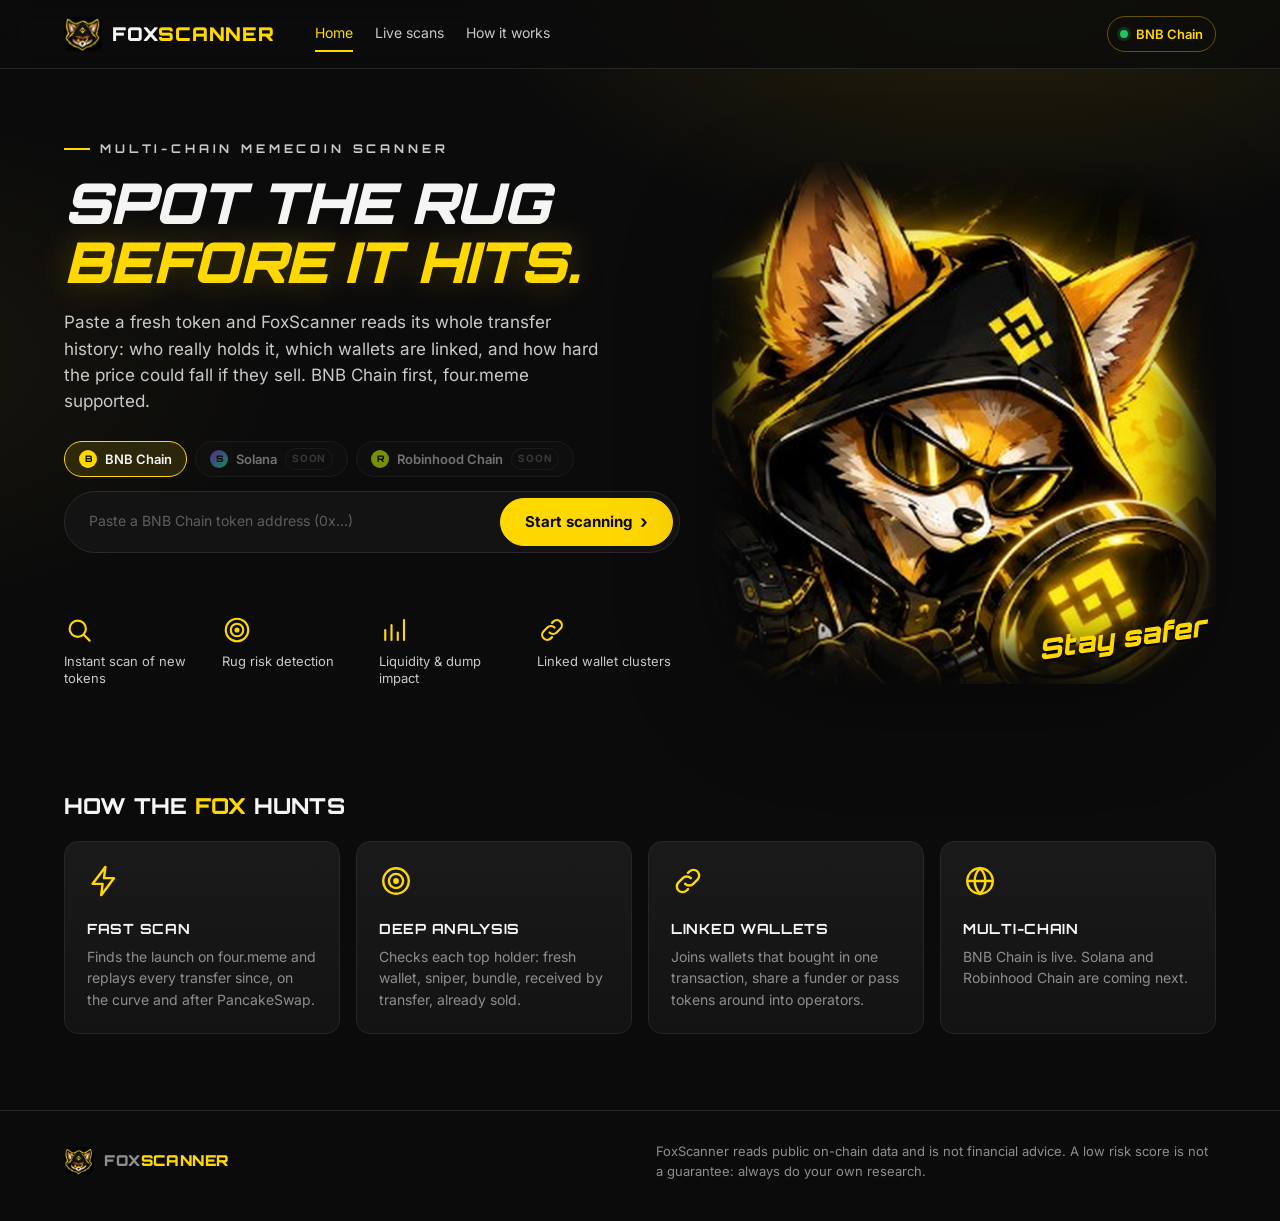
==== frontend/index.html @ 0d94fe44 "feat: add more launchpad for bnb chain" ====
<!doctype html>
<html lang="en">
<head>
<meta charset="utf-8">
<meta name="viewport" content="width=device-width,initial-scale=1,viewport-fit=cover">
<title>FoxScanner · Spot the rug before it hits</title>
<meta name="description" content="FoxScanner reads every transfer of a fresh memecoin and tells you who really holds it: linked wallets, snipers, fresh wallets and how hard the price could fall. BNB Chain first, four.meme supported.">
<meta name="theme-color" content="#0B0B0B">
<meta property="og:title" content="FoxScanner · Spot the rug before it hits">
<meta property="og:description" content="Multi-chain memecoin scanner. Paste a token address, get a rug risk verdict in seconds.">
<meta property="og:image" content="/static/img/mascot-banner.png">
<link rel="icon" href="/favicon.svg" type="image/svg+xml">
<link rel="icon" href="/favicon.png" type="image/png">
<link rel="apple-touch-icon" href="/apple-touch-icon.png">
<link rel="preload" href="/static/fonts/orbitron-latin.woff2" as="font" type="font/woff2" crossorigin>
<link rel="preload" href="/static/fonts/inter-latin.woff2" as="font" type="font/woff2" crossorigin>
<link rel="stylesheet" href="/static/css/app.css?v=">
</head>
<body>
<svg width="0" height="0" style="position:absolute" aria-hidden="true">
  <symbol id="i-bolt" viewBox="0 0 24 24"><path fill="none" stroke="currentColor" stroke-width="1.7" stroke-linejoin="round" d="M13 2 4 14h7l-1 8 9-12h-7z"/></symbol>
  <symbol id="i-target" viewBox="0 0 24 24"><g fill="none" stroke="currentColor" stroke-width="1.7"><circle cx="12" cy="12" r="9"/><circle cx="12" cy="12" r="5"/><circle cx="12" cy="12" r="1.2" fill="currentColor"/></g></symbol>
  <symbol id="i-drop" viewBox="0 0 24 24"><path fill="none" stroke="currentColor" stroke-width="1.7" stroke-linecap="round" d="M5 20V12M10 20V8M15 20v-6M20 20V4"/></symbol>
  <symbol id="i-shield" viewBox="0 0 24 24"><path fill="none" stroke="currentColor" stroke-width="1.7" stroke-linejoin="round" d="M12 3 4 6v6c0 4.5 3.3 8 8 9 4.7-1 8-4.5 8-9V6z"/><path fill="none" stroke="currentColor" stroke-width="1.7" stroke-linecap="round" stroke-linejoin="round" d="m8.5 12 2.5 2.5 4.5-5"/></symbol>
  <symbol id="i-scan" viewBox="0 0 24 24"><g fill="none" stroke="currentColor" stroke-width="1.7" stroke-linecap="round"><circle cx="11" cy="11" r="6.5"/><path d="m16 16 4.5 4.5"/></g></symbol>
  <symbol id="i-alert" viewBox="0 0 24 24"><g fill="none" stroke="currentColor" stroke-width="1.7" stroke-linejoin="round"><path d="M12 3 2 20h20z"/><path stroke-linecap="round" d="M12 10v4.5M12 17.2v.1"/></g></symbol>
  <symbol id="i-link" viewBox="0 0 24 24"><g fill="none" stroke="currentColor" stroke-width="1.7" stroke-linecap="round"><path d="M10 14a4 4 0 0 0 5.7 0l3-3a4 4 0 0 0-5.7-5.7l-1 1"/><path d="M14 10a4 4 0 0 0-5.7 0l-3 3a4 4 0 0 0 5.7 5.7l1-1"/></g></symbol>
  <symbol id="i-globe" viewBox="0 0 24 24"><g fill="none" stroke="currentColor" stroke-width="1.7"><circle cx="12" cy="12" r="9"/><path d="M3 12h18M12 3c2.5 2.6 3.8 5.6 3.8 9s-1.3 6.4-3.8 9c-2.5-2.6-3.8-5.6-3.8-9S9.5 5.6 12 3z"/></g></symbol>
</svg>

<header class="top">
  <div class="wrap">
    <a class="brand" href="/" aria-label="FoxScanner home"><img src="/static/img/logo.png?v=" alt="" width="38" height="38"><b>FOX<span>SCANNER</span></b></a>
    <nav class="nav" aria-label="Main">
      <a href="/" class="on">Home</a>
      <a href="#recent">Live scans</a>
      <a href="#how">How it works</a>
    </nav>
    <div class="grow"></div>
    <span class="chip-net"><span class="dot"></span><span data-net>BNB Chain</span></span>
  </div>
</header>

<main>
  <section class="hero">
    <div class="wrap">
      <div>
        <span class="eyebrow">Multi-chain memecoin scanner</span>
        <h1>Spot the rug <em>before it hits.</em></h1>
        <p class="lead">Paste a fresh token and FoxScanner reads its whole transfer history: who really holds it, which wallets are linked, and how hard the price could fall if they sell. BNB Chain first, four.meme supported.</p>

        <div class="chains" data-chains role="group" aria-label="Chain"></div>
        <form class="search" data-scan-form autocomplete="off">
          <label class="sr" for="ca">Token address</label>
          <input id="ca" name="ca" spellcheck="false" inputmode="text" placeholder="Paste a BNB Chain token address (0x…)">
          <button class="btn" type="submit" data-go><span>Start scanning</span><span class="arr">›</span></button>
        </form>
        <p class="form-msg" data-form-msg role="status"></p>

        <div class="feats">
          <div class="feat"><svg><use href="#i-scan"/></svg>Instant scan of new tokens</div>
          <div class="feat"><svg><use href="#i-target"/></svg>Rug risk detection</div>
          <div class="feat"><svg><use href="#i-drop"/></svg>Liquidity &amp; dump impact</div>
          <div class="feat"><svg><use href="#i-link"/></svg>Linked wallet clusters</div>
        </div>

        <div class="counters hidden" data-counters>
          <div class="counter"><svg><use href="#i-target"/></svg><div><b data-stat-scanned>0</b><span>Tokens scanned</span></div></div>
          <div class="counter"><svg><use href="#i-alert"/></svg><div><b data-stat-danger>0</b><span>High risk found</span></div></div>
          <div class="counter"><svg><use href="#i-shield"/></svg><div><b data-stat-rate>0%</b><span>Flagged high risk</span></div></div>
        </div>
      </div>
      <div class="hero-art" aria-hidden="true">
        <img src="/static/img/mascot-hero.png?v=" alt="" width="560" height="580" fetchpriority="high">
        <span class="tag">Stay safer</span>
      </div>
    </div>
  </section>

  <section id="scanner" class="sec hidden" aria-live="polite">
    <div class="wrap scan-grid">
      <aside class="card console" data-console>
        <div class="card-h"><h3 data-console-title>Scan</h3><span class="live"><span class="dot"></span>live</span></div>
        <ol class="steps" data-steps></ol>
        <div class="bar"><div data-bar></div></div>
        <ul class="log" data-log></ul>
      </aside>
      <div>
        <div class="card error-card" data-result-wait>
          <img src="/static/img/logo.png?v=" alt="">
          <h3>The fox is on it</h3>
          <p>Reading launch, transfers and holder wallets. Most scans take 10–40 seconds.</p>
        </div>
        <div class="result" data-result></div>
      </div>
    </div>
  </section>

  <section id="recent" class="sec hidden">
    <div class="wrap">
      <div class="sec-h"><h2>Live token <span>scanner</span></h2><span class="live"><span class="dot"></span>recent scans</span></div>
      <div class="card table-wrap">
        <table>
          <thead><tr><th>Token</th><th>Chain</th><th class="hide-m">Launchpad</th><th class="num">Score</th><th>Risk</th><th class="num hide-m">Scanned</th><th class="num">Action</th></tr></thead>
          <tbody data-recent-body></tbody>
        </table>
      </div>
    </div>
  </section>

  <section id="how" class="sec">
    <div class="wrap">
      <div class="sec-h"><h2>How the <span>fox</span> hunts</h2></div>
      <div class="how">
        <div class="card"><svg><use href="#i-bolt"/></svg><h3>Fast scan</h3><p>Finds the launch on four.meme and replays every transfer since, on the curve and after PancakeSwap.</p></div>
        <div class="card"><svg><use href="#i-target"/></svg><h3>Deep analysis</h3><p>Checks each top holder: fresh wallet, sniper, bundle, received by transfer, already sold.</p></div>
        <div class="card"><svg><use href="#i-link"/></svg><h3>Linked wallets</h3><p>Joins wallets that bought in one transaction, share a funder or pass tokens around into operators.</p></div>
        <div class="card"><svg><use href="#i-globe"/></svg><h3>Multi-chain</h3><p>BNB Chain is live. Solana and Robinhood Chain are coming next.</p></div>
      </div>
    </div>
  </section>
</main>

<footer>
  <div class="wrap">
    <a class="brand" href="/"><img src="/static/img/logo.png?v=" alt="" width="30" height="30"><b>FOX<span>SCANNER</span></b></a>
    <p>FoxScanner reads public on-chain data and is not financial advice. A low risk score is not a guarantee: always do your own research.</p>
  </div>
</footer>

<script src="/static/js/api.js?v="></script>
<script src="/static/js/chart.js?v="></script>
<script src="/static/js/scan.js?v="></script>
<script src="/static/js/result.js?v="></script>
<script src="/static/js/recent.js?v="></script>
<script src="/static/js/app.js?v="></script>
</body>
</html>
---- static/css/app.css ----
/* FoxScanner — brand: yellow #FFD800 on blacks #0B0B0B / #1A1A1A / #2A2A2A; Orbitron headings, Inter body */
@font-face{font-family:"Inter";font-style:normal;font-weight:100 900;font-display:swap;src:url("/static/fonts/inter-latin.woff2") format("woff2")}
@font-face{font-family:"Orbitron";font-style:normal;font-weight:400 900;font-display:swap;src:url("/static/fonts/orbitron-latin.woff2") format("woff2")}

:root{
  --y:#FFD800;--y2:#FFE84D;--y-dim:rgba(255,216,0,.12);--y-line:rgba(255,216,0,.35);
  --bg:#0B0B0B;--s1:#131313;--s2:#1A1A1A;--s3:#2A2A2A;--line:#262626;
  --text:#F5F5F5;--soft:#C9C9C9;--muted:#8E8E8E;--faint:#5E5E5E;
  --low:#22C55E;--med:#F5A524;--high:#EF4444;--grey:#7A7F87;
  --head:"Orbitron","Inter",system-ui,sans-serif;--body:"Inter",system-ui,-apple-system,"Segoe UI",sans-serif;
  --mono:ui-monospace,"SFMono-Regular","Cascadia Mono",Consolas,monospace;
  --r:14px;--r-s:9px;--wrap:1200px;
}
*{box-sizing:border-box}
html{scroll-behavior:smooth;-webkit-text-size-adjust:100%}
body{margin:0;background:var(--bg);color:var(--text);font:400 15px/1.55 var(--body);min-height:100vh;overflow-x:hidden}
body::before{content:"";position:fixed;inset:0;z-index:-1;pointer-events:none;
  background:radial-gradient(900px 520px at 78% -8%,rgba(255,216,0,.13),transparent 62%),
             radial-gradient(700px 420px at -10% 40%,rgba(255,216,0,.05),transparent 60%),var(--bg)}
a{color:inherit;text-decoration:none}
a:hover{color:var(--y)}
button,input{font:inherit;color:inherit}
img{display:block;max-width:100%}
h1,h2,h3{font-family:var(--head);margin:0;letter-spacing:.01em}
.wrap{max-width:var(--wrap);margin:0 auto;padding:0 24px}
.mono{font-family:var(--mono)}
.muted{color:var(--muted)}
.hidden{display:none!important}
.sr{position:absolute;width:1px;height:1px;overflow:hidden;clip:rect(0 0 0 0);white-space:nowrap}
:focus-visible{outline:2px solid var(--y);outline-offset:2px;border-radius:6px}

/* ---------------------------------------------------------------- header */
.top{position:sticky;top:0;z-index:20;background:rgba(11,11,11,.82);backdrop-filter:blur(12px);border-bottom:1px solid var(--line)}
.top .wrap{display:flex;align-items:center;gap:28px;height:68px}
.brand{display:flex;align-items:center;gap:10px}
.brand img{width:38px;height:38px;border-radius:10px}
.brand b{font:900 19px/1 var(--head);letter-spacing:.04em}
.brand b span{color:var(--y)}
.nav{display:flex;gap:22px;margin-left:12px;font-size:14px;color:var(--soft)}
.nav a{padding:6px 0;border-bottom:2px solid transparent}
.nav a.on{color:var(--y);border-color:var(--y)}
.top .grow{flex:1}
.chip-net{display:flex;align-items:center;gap:8px;padding:7px 12px;border:1px solid var(--y-line);border-radius:999px;font-size:13px;font-weight:600;color:var(--y)}
.dot{width:8px;height:8px;border-radius:50%;background:var(--low);box-shadow:0 0 0 3px rgba(34,197,94,.18)}

/* ---------------------------------------------------------------- buttons */
.btn{display:inline-flex;align-items:center;justify-content:center;gap:8px;height:48px;padding:0 24px;border-radius:999px;border:1px solid var(--y);
  background:var(--y);color:#0B0B0B;font-weight:700;font-size:15px;cursor:pointer;transition:transform .12s,box-shadow .12s,background .12s;white-space:nowrap}
.btn:hover{background:var(--y2);color:#0B0B0B;box-shadow:0 0 0 4px var(--y-dim)}
.btn:active{transform:translateY(1px)}
.btn[disabled]{opacity:.55;cursor:progress}
.btn.ghost{background:transparent;color:var(--text);border-color:var(--s3)}
.btn.ghost:hover{border-color:var(--y);color:var(--y);box-shadow:none}
.btn.sm{height:36px;padding:0 16px;font-size:13px}
.btn .arr{font-size:18px;line-height:1}

/* ---------------------------------------------------------------- hero */
.hero{padding:64px 0 40px}
.hero .wrap{display:grid;grid-template-columns:minmax(0,1.1fr) minmax(0,.9fr);gap:32px;align-items:center}
.eyebrow{display:inline-flex;align-items:center;gap:10px;font:700 12px/1 var(--head);letter-spacing:.32em;color:var(--soft);text-transform:uppercase}
.eyebrow::before{content:"";width:26px;height:2px;background:var(--y)}
.hero h1{margin:18px 0 18px;font-weight:900;font-size:clamp(34px,4.4vw,60px);line-height:1.04;text-transform:uppercase;font-style:italic;letter-spacing:-.01em}
.hero h1 em{display:block;color:var(--y);font-style:italic;white-space:nowrap;text-shadow:0 0 34px rgba(255,216,0,.25)}
.lead{max-width:540px;margin:0 0 26px;font-size:17px;color:var(--soft)}
.chains{display:flex;flex-wrap:wrap;gap:8px;margin-bottom:14px}
.chain{display:inline-flex;align-items:center;gap:8px;height:36px;padding:0 14px;border-radius:999px;border:1px solid var(--s3);background:var(--s1);
  font-size:13px;font-weight:600;color:var(--soft);cursor:pointer}
.chain i{width:18px;height:18px;border-radius:50%;display:grid;place-items:center;font:800 9px/1 var(--head);font-style:normal;color:#0B0B0B;background:var(--y)}
.chain[data-chain=solana] i{background:linear-gradient(135deg,#9945FF,#14F195)}
.chain[data-chain=robinhood] i{background:#CCFF00}
.chain.on{border-color:var(--y);color:var(--text);background:var(--y-dim)}
.chain[disabled]{cursor:not-allowed;opacity:.55}
.chain small{font-size:10px;font-weight:700;letter-spacing:.08em;text-transform:uppercase;color:var(--faint);border:1px solid var(--s3);border-radius:999px;padding:2px 6px}
.search{display:flex;gap:10px;max-width:620px;padding:6px;border-radius:999px;border:1px solid var(--s3);background:var(--s1);transition:border-color .15s,box-shadow .15s}
.search:focus-within{border-color:var(--y);box-shadow:0 0 0 4px var(--y-dim)}
.search input{flex:1;min-width:0;height:48px;padding:0 18px;border:0;background:transparent;outline:none;font-family:var(--mono);font-size:14px}
.search input::placeholder{color:var(--faint);font-family:var(--body)}
.form-msg{min-height:22px;margin:10px 4px 0;font-size:14px;color:var(--high)}
.form-msg.info{color:var(--muted)}
.feats{display:grid;grid-template-columns:repeat(4,minmax(0,1fr));gap:14px;margin:30px 0 26px;max-width:620px}
.feat{display:flex;flex-direction:column;gap:8px;font-size:13px;line-height:1.3;color:var(--soft)}
.feat svg{width:30px;height:30px;color:var(--y)}
.counters{display:flex;flex-wrap:wrap;gap:0;max-width:620px;border:1px solid var(--y-line);border-radius:var(--r);background:rgba(19,19,19,.7)}
.counter{flex:1;min-width:150px;display:flex;align-items:center;gap:12px;padding:16px 20px}
.counter+.counter{border-left:1px solid var(--line)}
.counter svg{width:28px;height:28px;color:var(--y);flex:none}
.counter b{display:block;font:800 22px/1.1 var(--head)}
.counter span{font-size:12px;color:var(--muted)}
.hero-art{position:relative;justify-self:center;width:100%;max-width:520px}
.hero-art::before{content:"";position:absolute;inset:8% 6% 4%;border-radius:50%;background:radial-gradient(circle,rgba(255,216,0,.34),rgba(255,216,0,0) 66%);filter:blur(8px)}
.hero-art img{position:relative;width:100%;height:auto;filter:drop-shadow(0 30px 50px rgba(0,0,0,.6))}
.hero-art .tag{position:absolute;right:2%;bottom:6%;font:900 italic 28px/1 var(--head);color:var(--y);transform:rotate(-8deg);text-shadow:0 2px 0 #000}

/* ---------------------------------------------------------------- sections */
section{scroll-margin-top:80px}
.sec{padding:36px 0}
.sec-h{display:flex;align-items:end;justify-content:space-between;gap:16px;margin-bottom:18px}
.sec-h h2{font-size:22px;font-weight:800;text-transform:uppercase}
.sec-h h2 span{color:var(--y)}
.card{background:linear-gradient(180deg,var(--s2),var(--s1));border:1px solid var(--line);border-radius:var(--r)}
.card-h{display:flex;align-items:center;justify-content:space-between;gap:12px;padding:16px 20px;border-bottom:1px solid var(--line)}
.card-h h3{font-size:14px;font-weight:700;text-transform:uppercase;letter-spacing:.06em}
.card-h h3 .mono{font:600 13px/1 var(--mono);text-transform:none;letter-spacing:0;color:var(--soft)}
.card-b{padding:18px 20px}

/* ---------------------------------------------------------------- scanner */
.scan-grid{display:grid;grid-template-columns:minmax(0,340px) minmax(0,1fr);gap:20px;align-items:start}
.console{position:sticky;top:88px}
.steps{list-style:none;margin:0;padding:6px 0}
.step{display:flex;align-items:center;gap:12px;padding:10px 20px;font-size:14px;color:var(--faint)}
.step i{width:22px;height:22px;flex:none;border-radius:50%;border:2px solid var(--s3);display:grid;place-items:center;font-style:normal;font-size:11px}
.step.on{color:var(--text)}
.step.on i{border-color:var(--y);border-top-color:transparent;animation:spin .8s linear infinite}
.step.ok{color:var(--soft)}
.step.ok i{border-color:var(--y);background:var(--y);color:#0B0B0B}
.step.ok i::after{content:"✓";font-weight:900}
.bar{height:4px;margin:4px 20px 14px;border-radius:2px;background:var(--s3);overflow:hidden}
.bar div{height:100%;width:0;background:linear-gradient(90deg,var(--y),var(--y2));transition:width .4s}
.log{height:230px;overflow:auto;margin:0;padding:12px 20px;border-top:1px solid var(--line);font:12px/1.65 var(--mono);color:var(--muted);list-style:none}
.log li{white-space:nowrap;overflow:hidden;text-overflow:ellipsis}
.log .w{color:var(--soft)}
.log .bad{color:var(--high)}
.log .warn{color:var(--med)}
.log .good{color:var(--low)}
@keyframes spin{to{transform:rotate(360deg)}}

/* result */
.result{display:flex;flex-direction:column;gap:20px}
.token-h{display:flex;flex-wrap:wrap;align-items:center;gap:14px 18px;padding:20px}
.avatar{width:52px;height:52px;border-radius:14px;display:grid;place-items:center;background:var(--y);color:#0B0B0B;font:900 20px/1 var(--head)}
.token-name{min-width:0;flex:1}
.token-name h2{font-size:22px;font-weight:800;overflow:hidden;text-overflow:ellipsis;white-space:nowrap}
.token-name h2 small{font:600 14px/1 var(--body);color:var(--muted);margin-left:6px}
.addr{display:flex;flex-wrap:wrap;align-items:center;gap:8px;margin-top:6px;font-size:13px;color:var(--muted)}
.addr button{border:0;background:none;padding:0;cursor:pointer;font-family:var(--mono);color:var(--soft)}
.addr button:hover{color:var(--y)}
.pill{display:inline-flex;align-items:center;gap:6px;height:24px;padding:0 10px;border-radius:999px;font-size:12px;font-weight:600;border:1px solid var(--s3);color:var(--soft);white-space:nowrap}
.pill.y{border-color:var(--y-line);color:var(--y)}
.token-actions{display:flex;gap:10px}

.verdict{display:grid;grid-template-columns:auto minmax(0,1fr);gap:24px;align-items:center;padding:24px}
.ring{--c:var(--grey);--p:0;position:relative;width:132px;height:132px;border-radius:50%;
  background:conic-gradient(var(--c) calc(var(--p)*1%),var(--s3) 0);display:grid;place-items:center}
.ring::before{content:"";position:absolute;inset:10px;border-radius:50%;background:var(--s1)}
.ring b{position:relative;font:900 40px/1 var(--head)}
.ring b small{display:block;margin-top:4px;font:600 11px/1 var(--body);color:var(--muted);text-align:center}
.risk{display:inline-flex;align-items:center;gap:8px;height:30px;padding:0 14px;border-radius:999px;font:800 12px/1 var(--head);letter-spacing:.08em;text-transform:uppercase}
.risk::before{content:"";width:8px;height:8px;border-radius:50%;background:currentColor}
.risk.low{color:var(--low);background:rgba(34,197,94,.12)}
.risk.medium{color:var(--med);background:rgba(245,165,36,.12)}
.risk.high{color:var(--high);background:rgba(239,68,68,.13)}
.risk.na{color:var(--soft);background:var(--s3)}
.verdict h3{margin:12px 0 6px;font:700 20px/1.3 var(--body);letter-spacing:0}
.verdict p{margin:0;color:var(--soft)}
.verdict .notes{margin-top:8px;font-size:13px;color:var(--muted)}

.stats{display:flex;flex-wrap:wrap;border-radius:var(--r);overflow:hidden;border:1px solid var(--line);background:var(--s1)}
.stat{flex:1 1 140px;padding:14px 18px;box-shadow:inset -1px 0 var(--line),inset 0 -1px var(--line);margin:0 -1px -1px 0}
.stat span{display:block;font-size:12px;color:var(--muted)}
.stat b{display:block;margin-top:4px;font:700 18px/1.2 var(--body);font-variant-numeric:tabular-nums;letter-spacing:-.01em}
.progress{height:6px;margin-top:8px;border-radius:3px;background:var(--s3);overflow:hidden}
.progress div{height:100%;background:var(--y)}

.checks{list-style:none;margin:0;padding:0}
.check{display:grid;grid-template-columns:24px minmax(0,1fr) auto;gap:12px;align-items:center;padding:12px 20px;border-top:1px solid var(--line);font-size:14px}
.check:first-child{border-top:0}
.check .ic{width:22px;height:22px;border-radius:50%;display:grid;place-items:center;font-size:12px;font-weight:900}
.check.pass .ic{background:rgba(34,197,94,.15);color:var(--low)}
.check.warn .ic{background:rgba(245,165,36,.15);color:var(--med)}
.check.fail .ic{background:rgba(239,68,68,.15);color:var(--high)}
.check.na .ic{background:var(--s3);color:var(--muted)}
.check small{display:block;color:var(--muted);font-size:12.5px}
.check em{font-style:normal;font-size:12px;font-weight:700;padding:3px 9px;border-radius:999px;background:var(--s3);color:var(--soft)}
.check.fail em{background:rgba(239,68,68,.15);color:var(--high)}
.check.warn em{background:rgba(245,165,36,.15);color:var(--med)}
.check.pass em{background:rgba(34,197,94,.12);color:var(--low)}

.rugbox{border:1px solid rgba(239,68,68,.45);background:linear-gradient(180deg,rgba(239,68,68,.12),rgba(239,68,68,.03));border-radius:var(--r);padding:18px 20px}
.rugbox h3{display:flex;align-items:center;gap:10px;font-size:15px;color:var(--high);text-transform:uppercase;letter-spacing:.05em}
.rugbox p{margin:8px 0 0;color:var(--soft)}
.rug-row{display:grid;grid-template-columns:minmax(0,190px) minmax(0,1fr) auto;gap:8px 14px;align-items:center;margin-top:10px;font-size:13px}
.rug-row .track{height:5px;border-radius:3px;background:var(--s3);overflow:hidden}
.rug-row .track div{height:100%;background:var(--high)}
.rug-row span:last-child{color:var(--muted);white-space:nowrap}
.gates{margin:12px 0 0;padding:0;list-style:none}
.gates li{position:relative;padding:6px 0 6px 18px;font-size:14px;color:var(--soft)}
.gates li::before{content:"";position:absolute;left:0;top:14px;width:7px;height:7px;border-radius:50%;background:var(--high)}
.gates li.soft::before{background:var(--med)}

.chart-box{min-height:120px}
.chart-head{display:flex;justify-content:space-between;gap:12px;padding:14px 20px 0;font-size:12px;color:var(--muted)}
.chart-body{padding:8px 12px 12px}
.chart-body svg{display:block;max-width:100%}
.chart-empty{padding:28px 20px;color:var(--muted);font-size:14px}
.skel{border-radius:10px;background:linear-gradient(90deg,var(--s1) 30%,var(--s2) 50%,var(--s1) 70%);background-size:200% 100%;animation:skel 1.4s linear infinite}
@keyframes skel{0%{background-position:100% 0}100%{background-position:-100% 0}}
.chart-body iframe{display:block;width:100%;border:0;border-radius:10px;background:var(--bg)}

.table-wrap{overflow-x:auto}
table{width:100%;border-collapse:collapse;font-size:13.5px}
th{padding:10px 14px;text-align:left;font-size:11px;font-weight:700;letter-spacing:.08em;text-transform:uppercase;color:var(--faint);border-bottom:1px solid var(--line);white-space:nowrap}
td{padding:11px 14px;border-bottom:1px solid var(--line);white-space:nowrap}
tr:last-child td{border-bottom:0}
tbody tr:hover td{background:rgba(255,255,255,.02)}
td.num,th.num{text-align:right;font-variant-numeric:tabular-nums}
td a.mono{color:var(--soft)}
td a.mono:hover{color:var(--y)}
.flags{display:flex;flex-wrap:wrap;gap:4px}
.flag{font-size:11px;font-weight:600;padding:2px 7px;border-radius:6px;background:var(--s3);color:var(--soft)}
.flag.bad{background:rgba(239,68,68,.14);color:#ff8a8a}
.flag.warn{background:rgba(245,165,36,.14);color:#ffc266}
.flag.y{background:var(--y-dim);color:var(--y)}
.op{display:inline-block;min-width:22px;text-align:center;font-size:11px;font-weight:800;padding:2px 6px;border-radius:6px;background:var(--y);color:#0B0B0B}
.summary{display:flex;flex-wrap:wrap;gap:8px 20px;padding:14px 20px;border-bottom:1px solid var(--line);font-size:13px;color:var(--soft)}
.summary b{color:var(--text)}

.status{font-size:12px;font-weight:700}
.status.holding_all,.status.added,.status.locked{color:var(--low)}
.status.sold_part{color:var(--med)}
.status.sold_all,.status.moved,.status.burned{color:var(--high)}

.error-card{padding:28px 24px;text-align:center}
.error-card img{width:84px;height:84px;margin:0 auto 14px;border-radius:20px}
.error-card h3{font-size:18px;margin-bottom:6px}
.error-card p{margin:0 0 18px;color:var(--soft)}

/* ---------------------------------------------------------------- recent */
.live{display:inline-flex;align-items:center;gap:8px;font-size:12px;font-weight:700;color:var(--low);text-transform:uppercase;letter-spacing:.08em}
.recent-row{cursor:pointer}
.tk{display:flex;align-items:center;gap:10px}
.tk i{width:30px;height:30px;border-radius:9px;display:grid;place-items:center;font:800 11px/1 var(--head);font-style:normal;background:var(--s3);color:var(--y)}
.tk b{display:block;font-weight:700}
.tk small{display:block;font-family:var(--mono);font-size:11.5px;color:var(--faint)}
.empty{padding:28px 20px;text-align:center;color:var(--muted)}

/* ---------------------------------------------------------------- how */
.how{display:grid;grid-template-columns:repeat(4,minmax(0,1fr));gap:16px}
.how .card{padding:22px}
.how svg{width:34px;height:34px;color:var(--y)}
.how h3{margin:14px 0 6px;font-size:14px;text-transform:uppercase;letter-spacing:.05em}
.how p{margin:0;font-size:14px;color:var(--muted)}

footer{margin-top:40px;padding:30px 0 40px;border-top:1px solid var(--line);font-size:13px;color:var(--muted)}
footer .wrap{display:flex;flex-wrap:wrap;align-items:center;justify-content:space-between;gap:16px}
footer .brand img{width:30px;height:30px}
footer .brand b{font-size:15px}
footer p{margin:0;max-width:560px}

.toast{position:fixed;left:50%;bottom:24px;z-index:50;transform:translateX(-50%);padding:10px 18px;border-radius:999px;background:var(--y);color:#0B0B0B;font-weight:700;font-size:13px;box-shadow:0 10px 30px rgba(0,0,0,.4)}

/* ---------------------------------------------------------------- responsive */
@media (max-width:1024px){
  .hero .wrap{grid-template-columns:minmax(0,1fr)}
  .hero-art{max-width:380px;order:-1}
  .scan-grid{grid-template-columns:minmax(0,1fr)}
  .console{position:static}
  .how{grid-template-columns:repeat(2,minmax(0,1fr))}
}
@media (max-width:640px){
  body{font-size:14px}
  .wrap{padding:0 16px}
  .top .wrap{height:58px;gap:12px}
  .nav{display:none}
  .brand b{font-size:16px}
  .hero{padding:28px 0 20px}
  .eyebrow{font-size:10.5px;letter-spacing:.2em}
  .hero-art{max-width:260px}
  .hero-art .tag{font-size:20px}
  .lead{font-size:15px}
  .search{flex-direction:column;border-radius:var(--r)}
  .search input{height:46px}
  .search .btn{width:100%}
  .feats{grid-template-columns:repeat(2,minmax(0,1fr))}
  .counter{min-width:0;padding:12px 14px}
  .counter b{font-size:18px}
  .verdict{grid-template-columns:minmax(0,1fr);justify-items:center;text-align:center}
  .ring{width:112px;height:112px}
  .token-actions{width:100%}
  .token-actions .btn{flex:1}
  .rug-row{grid-template-columns:minmax(0,1fr) auto}
  .rug-row .track{grid-column:1/-1;grid-row:2}
  .how{grid-template-columns:minmax(0,1fr)}
  td,th{padding:9px 10px}
  .hide-m{display:none}
  .log{height:160px}
}
@media (prefers-reduced-motion:reduce){*{animation:none!important;transition:none!important;scroll-behavior:auto!important}}
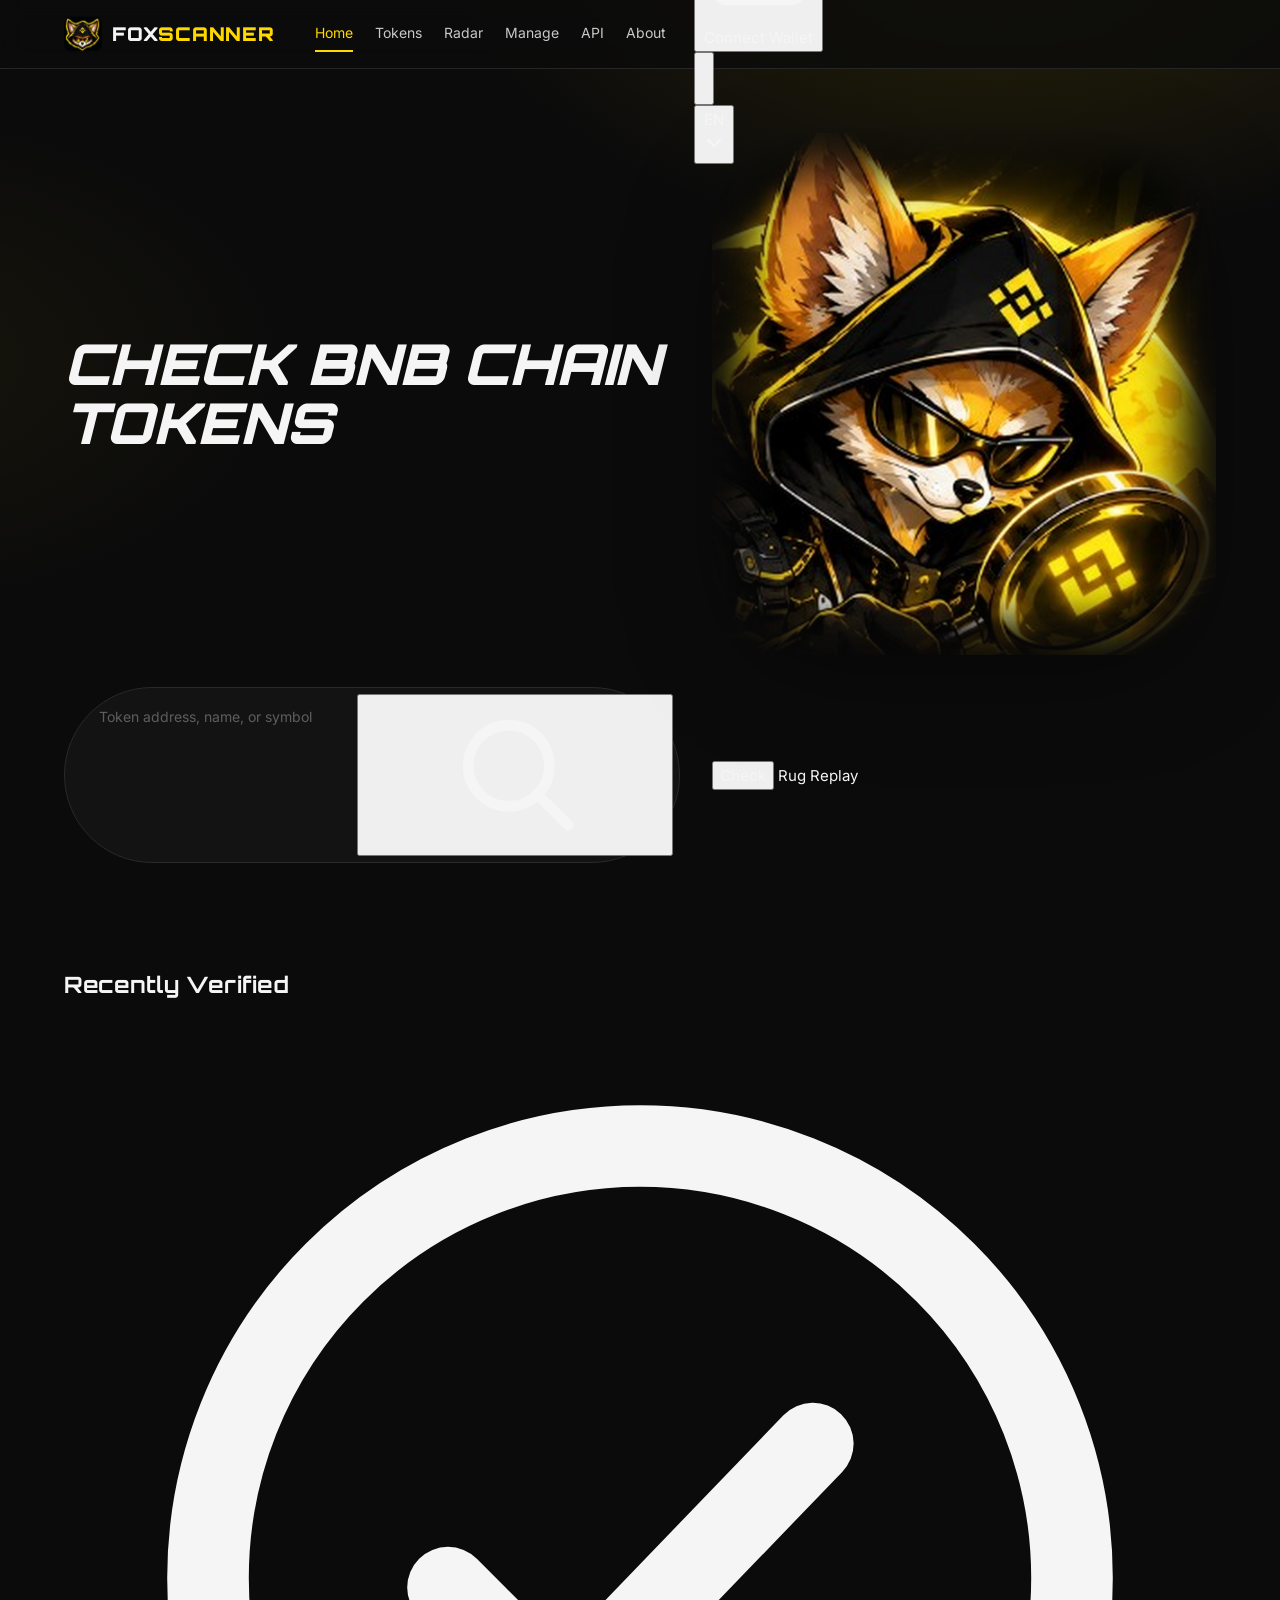
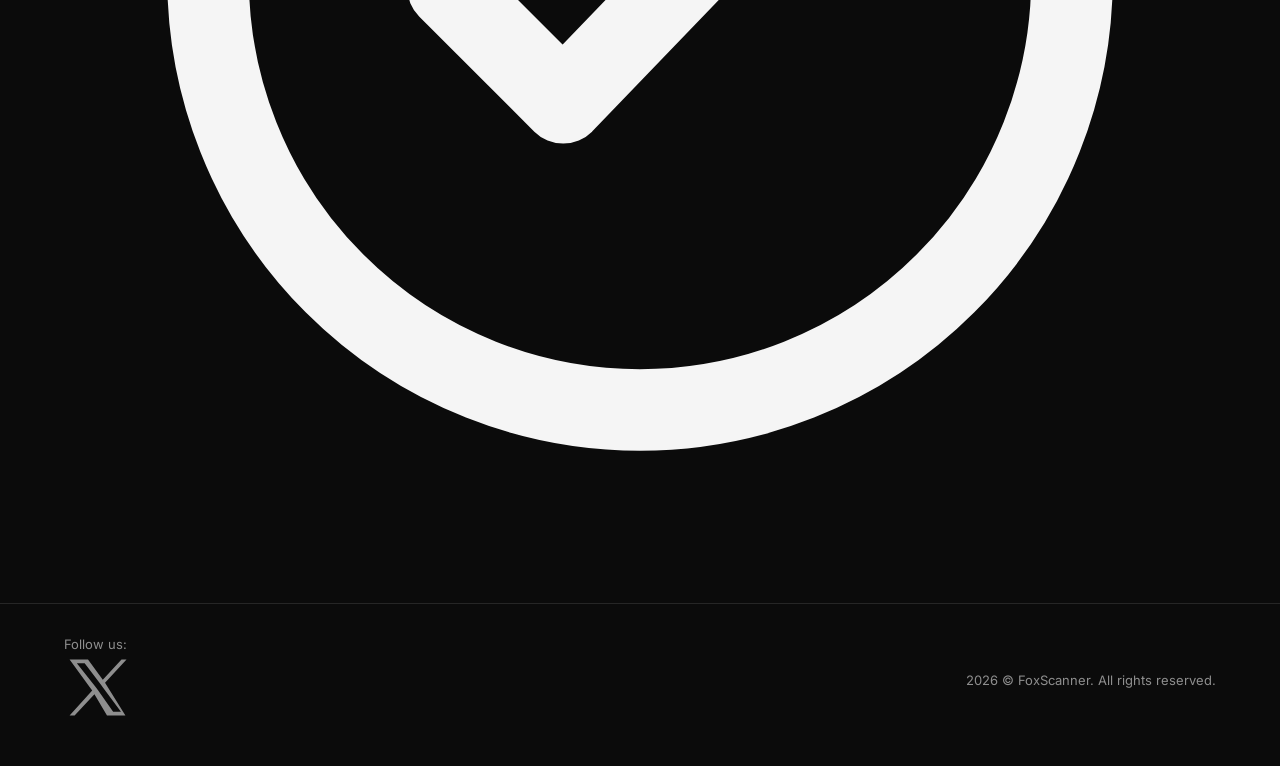
==== commit 832e08a1: "feat: deployment script" ====
--- a/frontend/index.html
+++ b/frontend/index.html
@@ -3,15 +3,17 @@
 <head>
 <meta charset="utf-8">
 <meta name="viewport" content="width=device-width,initial-scale=1,viewport-fit=cover">
-<title>FoxScanner · Spot the rug before it hits</title>
-<meta name="description" content="FoxScanner reads every transfer of a fresh memecoin and tells you who really holds it: linked wallets, snipers, fresh wallets and how hard the price could fall. BNB Chain first, four.meme supported.">
+<title data-i18n="FoxScanner · Spot the rug before it hits">FoxScanner · Spot the rug before it hits</title>
+<meta name="description" content="FoxScanner reads every transfer of a fresh memecoin and tells you who really holds it: linked wallets, snipers, fresh wallets and how hard the price could fall. BNB Chain first, four.meme, Flap and Genius.fun supported.">
 <meta name="theme-color" content="#0B0B0B">
+<script>(function(){try{if(localStorage.getItem('fs.theme')==='light')document.documentElement.setAttribute('data-theme','light')}catch(e){}})();</script>
 <meta property="og:title" content="FoxScanner · Spot the rug before it hits">
 <meta property="og:description" content="Multi-chain memecoin scanner. Paste a token address, get a rug risk verdict in seconds.">
 <meta property="og:image" content="/static/img/mascot-banner.png">
 <link rel="icon" href="/favicon.svg" type="image/svg+xml">
 <link rel="icon" href="/favicon.png" type="image/png">
 <link rel="apple-touch-icon" href="/apple-touch-icon.png">
+<link rel="preload" href="/static/fonts/source-serif-4-latin.woff2" as="font" type="font/woff2" crossorigin>
 <link rel="preload" href="/static/fonts/orbitron-latin.woff2" as="font" type="font/woff2" crossorigin>
 <link rel="preload" href="/static/fonts/inter-latin.woff2" as="font" type="font/woff2" crossorigin>
 <link rel="stylesheet" href="/static/css/app.css?v=">
@@ -30,57 +32,80 @@
 
 <header class="top">
   <div class="wrap">
-    <a class="brand" href="/" aria-label="FoxScanner home"><img src="/static/img/logo.png?v=" alt="" width="38" height="38"><b>FOX<span>SCANNER</span></b></a>
+    <a class="brand" href="/" aria-label="FoxScanner home"><img src="/static/img/logo.png?v=" alt="" width="36" height="36"><b>FOX<span>SCANNER</span></b></a>
     <nav class="nav" aria-label="Main">
-      <a href="/" class="on">Home</a>
-      <a href="#recent">Live scans</a>
-      <a href="#how">How it works</a>
+      <a href="/" class="on" aria-current="page" data-i18n="Home">Home</a>
+      <a href="/tokens" data-i18n="Tokens">Tokens</a>
+      <a href="/radar" data-i18n="Radar">Radar</a>
+      <a href="/token-management" data-i18n="Manage">Manage</a>
+      <a href="/api" data-i18n="API">API</a>
+      <a href="/about" data-i18n="About">About</a>
     </nav>
-    <div class="grow"></div>
-    <span class="chip-net"><span class="dot"></span><span data-net>BNB Chain</span></span>
+    <div class="top-actions">
+      <div class="wallet">
+        <button type="button" class="wallet-btn" data-wallet aria-expanded="false">
+          <svg viewBox="0 0 24 24" aria-hidden="true"><g fill="none" stroke="currentColor" stroke-width="1.7" stroke-linejoin="round"><rect x="3" y="6" width="18" height="14" rx="2"/><path d="M3 10h18"/><circle cx="16.5" cy="14.5" r="1" fill="currentColor" stroke="none"/></g></svg>
+          <span data-wallet-label data-i18n="Connect Wallet">Connect Wallet</span>
+        </button>
+        <div class="wallet-menu" data-wallet-menu hidden role="menu">
+          <button type="button" data-disconnect role="menuitem" data-i18n="Disconnect">Disconnect</button>
+        </div>
+      </div>
+      <button type="button" class="icon-btn" data-theme-toggle aria-pressed="false" aria-label="Light mode">
+        <svg class="ico-sun" viewBox="0 0 24 24" aria-hidden="true"><g fill="none" stroke="currentColor" stroke-width="1.7" stroke-linecap="round"><circle cx="12" cy="12" r="4"/><path d="M12 3v2M12 19v2M3 12h2M19 12h2M5.6 5.6l1.4 1.4M17 17l1.4 1.4M18.4 5.6 17 7M7 17l-1.4 1.4"/></g></svg>
+        <svg class="ico-moon" viewBox="0 0 24 24" aria-hidden="true"><path fill="none" stroke="currentColor" stroke-width="1.7" stroke-linejoin="round" d="M20 14.5A8 8 0 1 1 9.5 4 6.5 6.5 0 0 0 20 14.5z"/></svg>
+      </button>
+      <div class="lang">
+        <button type="button" class="lang-btn" data-lang-toggle aria-haspopup="listbox" aria-expanded="false" data-i18n-aria="Language" aria-label="Language">
+          <span data-lang-code>EN</span>
+          <svg viewBox="0 0 24 24" aria-hidden="true"><path fill="none" stroke="currentColor" stroke-width="2.2" stroke-linecap="round" stroke-linejoin="round" d="m6 9 6 6 6-6"/></svg>
+        </button>
+        <ul class="lang-menu" role="listbox" hidden>
+          <li role="none"><button type="button" role="option" data-lang="en">English</button></li>
+          <li role="none"><button type="button" role="option" data-lang="zh">中文(简体)</button></li>
+          <li role="none"><button type="button" role="option" data-lang="ja">日本語</button></li>
+        </ul>
+      </div>
+    </div>
   </div>
 </header>
 
 <main>
-  <section class="hero">
+  <section class="hero" id="top">
+    <div class="wrap stage">
+      <h1 data-hero-title>Check BNB Chain tokens</h1>
+      <div class="hero-art" aria-hidden="true">
+        <div class="watermark"><span class="lh-1 fw-bold flex-shrink-0" data-text="RUG"></span><span class="lh-1 fw-bold flex-shrink-0" data-text="CHECK"></span></div>
+        <img src="/static/img/mascot-hero.png?v=" alt="" width="858" height="637" fetchpriority="high">
+      </div>
+      <div class="finder">
+        <form class="search" id="scan-form" data-scan-form autocomplete="off">
+          <label class="sr" for="ca">Token address, name, or symbol</label>
+          <span class="search-mark" aria-hidden="true"><svg viewBox="0 0 126.61 126.61"><path fill="#F3BA2F" d="M38.73 53.2 63.32 28.62l24.6 24.6 14.3-14.31L63.32 0 24.42 38.9l14.31 14.3zM0 63.31l14.3-14.31 14.31 14.31-14.31 14.3L0 63.31zM38.73 73.41l24.59 24.59 24.6-24.6 14.31 14.29-38.9 38.91-38.9-38.88 14.3-14.31zM98 63.31l14.3-14.31 14.31 14.3-14.31 14.32L98 63.31zM77.83 63.3 63.32 48.78 52.59 59.51l-1.24 1.23-2.23 2.23-.36.37.36.36 14.2 14.2 14.51-14.52.01-.08z"/></svg></span>
+          <input id="ca" name="ca" spellcheck="false" inputmode="text" placeholder="Token address, name, or symbol" autocomplete="off">
+          <button class="search-go" type="submit" data-go aria-label="Scan"><svg aria-hidden="true"><use href="#i-scan"/></svg></button>
+        </form>
+        <div class="trend" data-trend hidden></div>
+      </div>
+      <div class="hero-actions">
+        <button class="hero-btn hero-btn-check" type="submit" form="scan-form" data-go><span data-i18n="Check">Check</span></button>
+        <a class="hero-btn hero-btn-side" href="/replay" data-i18n="Rug Replay">Rug Replay</a>
+      </div>
+      <p class="form-msg" data-form-msg role="status"></p>
+    </div>
+  </section>
+
+  <section id="recent" class="ticker" aria-label="Recently Verified">
     <div class="wrap">
-      <div>
-        <span class="eyebrow">Multi-chain memecoin scanner</span>
-        <h1>Spot the rug <em>before it hits.</em></h1>
-        <p class="lead">Paste a fresh token and FoxScanner reads its whole transfer history: who really holds it, which wallets are linked, and how hard the price could fall if they sell. BNB Chain first, four.meme supported.</p>
-
-        <div class="chains" data-chains role="group" aria-label="Chain"></div>
-        <form class="search" data-scan-form autocomplete="off">
-          <label class="sr" for="ca">Token address</label>
-          <input id="ca" name="ca" spellcheck="false" inputmode="text" placeholder="Paste a BNB Chain token address (0x…)">
-          <button class="btn" type="submit" data-go><span>Start scanning</span><span class="arr">›</span></button>
-        </form>
-        <p class="form-msg" data-form-msg role="status"></p>
-
-        <div class="feats">
-          <div class="feat"><svg><use href="#i-scan"/></svg>Instant scan of new tokens</div>
-          <div class="feat"><svg><use href="#i-target"/></svg>Rug risk detection</div>
-          <div class="feat"><svg><use href="#i-drop"/></svg>Liquidity &amp; dump impact</div>
-          <div class="feat"><svg><use href="#i-link"/></svg>Linked wallet clusters</div>
-        </div>
-
-        <div class="counters hidden" data-counters>
-          <div class="counter"><svg><use href="#i-target"/></svg><div><b data-stat-scanned>0</b><span>Tokens scanned</span></div></div>
-          <div class="counter"><svg><use href="#i-alert"/></svg><div><b data-stat-danger>0</b><span>High risk found</span></div></div>
-          <div class="counter"><svg><use href="#i-shield"/></svg><div><b data-stat-rate>0%</b><span>Flagged high risk</span></div></div>
-        </div>
-      </div>
-      <div class="hero-art" aria-hidden="true">
-        <img src="/static/img/mascot-hero.png?v=" alt="" width="560" height="580" fetchpriority="high">
-        <span class="tag">Stay safer</span>
-      </div>
+      <h2 class="ticker-label"><span data-i18n="Recently Verified">Recently Verified</span><svg viewBox="0 0 24 24" aria-hidden="true"><circle cx="12" cy="12" r="9" fill="none" stroke="currentColor" stroke-width="1.7"/><path fill="none" stroke="currentColor" stroke-width="1.7" stroke-linecap="round" stroke-linejoin="round" d="m8 12.2 2.4 2.4 5.2-5.4"/></svg></h2>
+      <div class="marquee" data-recent-track></div>
     </div>
   </section>
 
   <section id="scanner" class="sec hidden" aria-live="polite">
     <div class="wrap scan-grid">
       <aside class="card console" data-console>
-        <div class="card-h"><h3 data-console-title>Scan</h3><span class="live"><span class="dot"></span>live</span></div>
+        <div class="card-h"><h3 data-console-title>Scan</h3><span class="live"><span class="dot"></span><span data-i18n="live">live</span></span></div>
         <ol class="steps" data-steps></ol>
         <div class="bar"><div data-bar></div></div>
         <ul class="log" data-log></ul>
@@ -88,43 +113,24 @@
       <div>
         <div class="card error-card" data-result-wait>
           <img src="/static/img/logo.png?v=" alt="">
-          <h3>The fox is on it</h3>
-          <p>Reading launch, transfers and holder wallets. Most scans take 10–40 seconds.</p>
+          <h3 data-i18n="The fox is on it">The fox is on it</h3>
+          <p data-i18n="Reading launch, transfers and holder wallets. Most scans take 10–40 seconds.">Reading launch, transfers and holder wallets. Most scans take 10–40 seconds.</p>
         </div>
         <div class="result" data-result></div>
       </div>
     </div>
   </section>
 
-  <section id="recent" class="sec hidden">
-    <div class="wrap">
-      <div class="sec-h"><h2>Live token <span>scanner</span></h2><span class="live"><span class="dot"></span>recent scans</span></div>
-      <div class="card table-wrap">
-        <table>
-          <thead><tr><th>Token</th><th>Chain</th><th class="hide-m">Launchpad</th><th class="num">Score</th><th>Risk</th><th class="num hide-m">Scanned</th><th class="num">Action</th></tr></thead>
-          <tbody data-recent-body></tbody>
-        </table>
-      </div>
-    </div>
-  </section>
-
-  <section id="how" class="sec">
-    <div class="wrap">
-      <div class="sec-h"><h2>How the <span>fox</span> hunts</h2></div>
-      <div class="how">
-        <div class="card"><svg><use href="#i-bolt"/></svg><h3>Fast scan</h3><p>Finds the launch on four.meme and replays every transfer since, on the curve and after PancakeSwap.</p></div>
-        <div class="card"><svg><use href="#i-target"/></svg><h3>Deep analysis</h3><p>Checks each top holder: fresh wallet, sniper, bundle, received by transfer, already sold.</p></div>
-        <div class="card"><svg><use href="#i-link"/></svg><h3>Linked wallets</h3><p>Joins wallets that bought in one transaction, share a funder or pass tokens around into operators.</p></div>
-        <div class="card"><svg><use href="#i-globe"/></svg><h3>Multi-chain</h3><p>BNB Chain is live. Solana and Robinhood Chain are coming next.</p></div>
-      </div>
-    </div>
-  </section>
 </main>
 
 <footer>
-  <div class="wrap">
-    <a class="brand" href="/"><img src="/static/img/logo.png?v=" alt="" width="30" height="30"><b>FOX<span>SCANNER</span></b></a>
-    <p>FoxScanner reads public on-chain data and is not financial advice. A low risk score is not a guarantee: always do your own research.</p>
+  <div class="wrap foot">
+    <div class="foot-left">
+      <p class="foot-follow"><span data-i18n="Follow us:">Follow us:</span>
+      <a href="https://x.com/0x_Punisher" target="_blank" rel="noopener" aria-label="FoxScanner on X"><svg viewBox="0 0 24 24" aria-hidden="true"><path fill="currentColor" d="M14.7 10.3 22.4 2h-1.8l-6.7 7.2L8.6 2H2l8.1 11.1L2 22h1.8l7.1-7.6L15.4 22H22l-7.3-11.7Zm-2.5 2.7-.8-1.1L4.6 3.3h2.8l5.3 7 .8 1.1 6.9 9.3h-2.8l-5.4-7.7Z"/></svg>      </a>
+      </p>
+    </div>
+    <p class="foot-copy" data-i18n="2026 © FoxScanner. All rights reserved.">2026 © FoxScanner. All rights reserved.</p>
   </div>
 </footer>
 
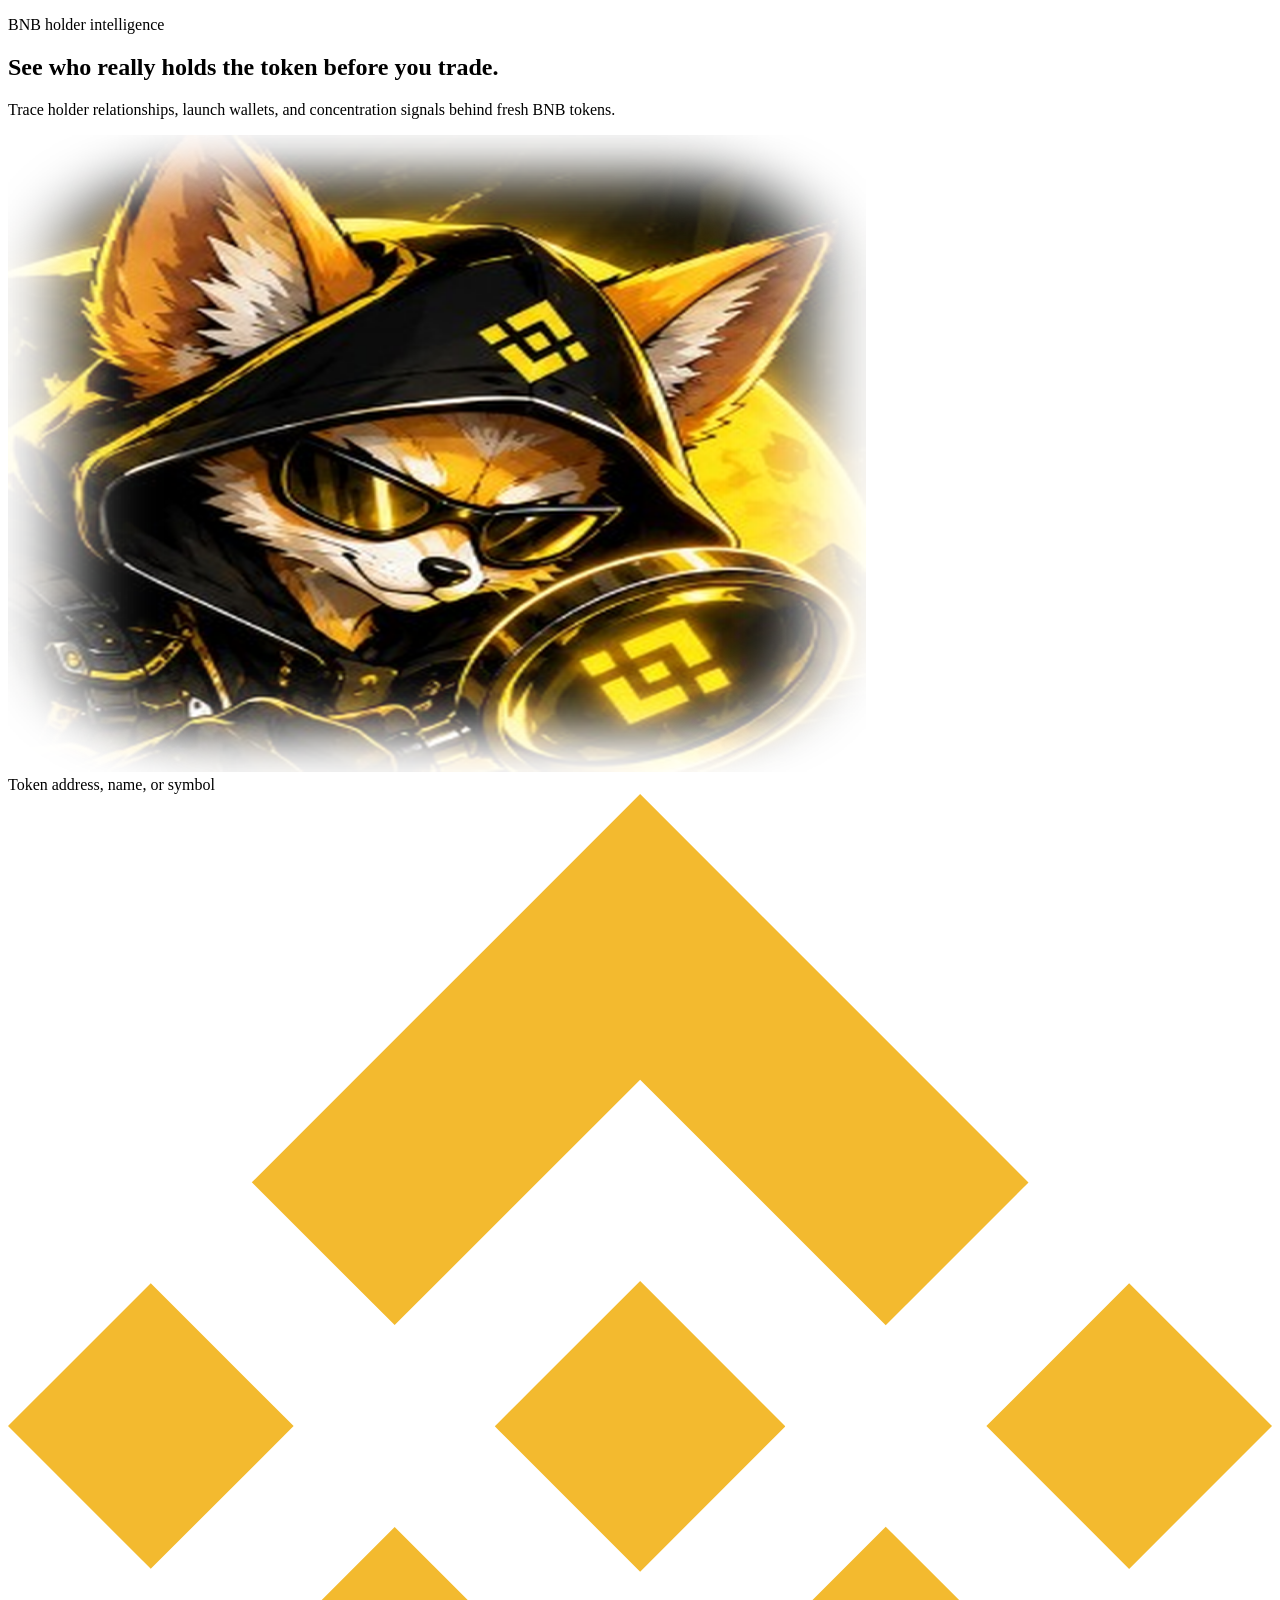
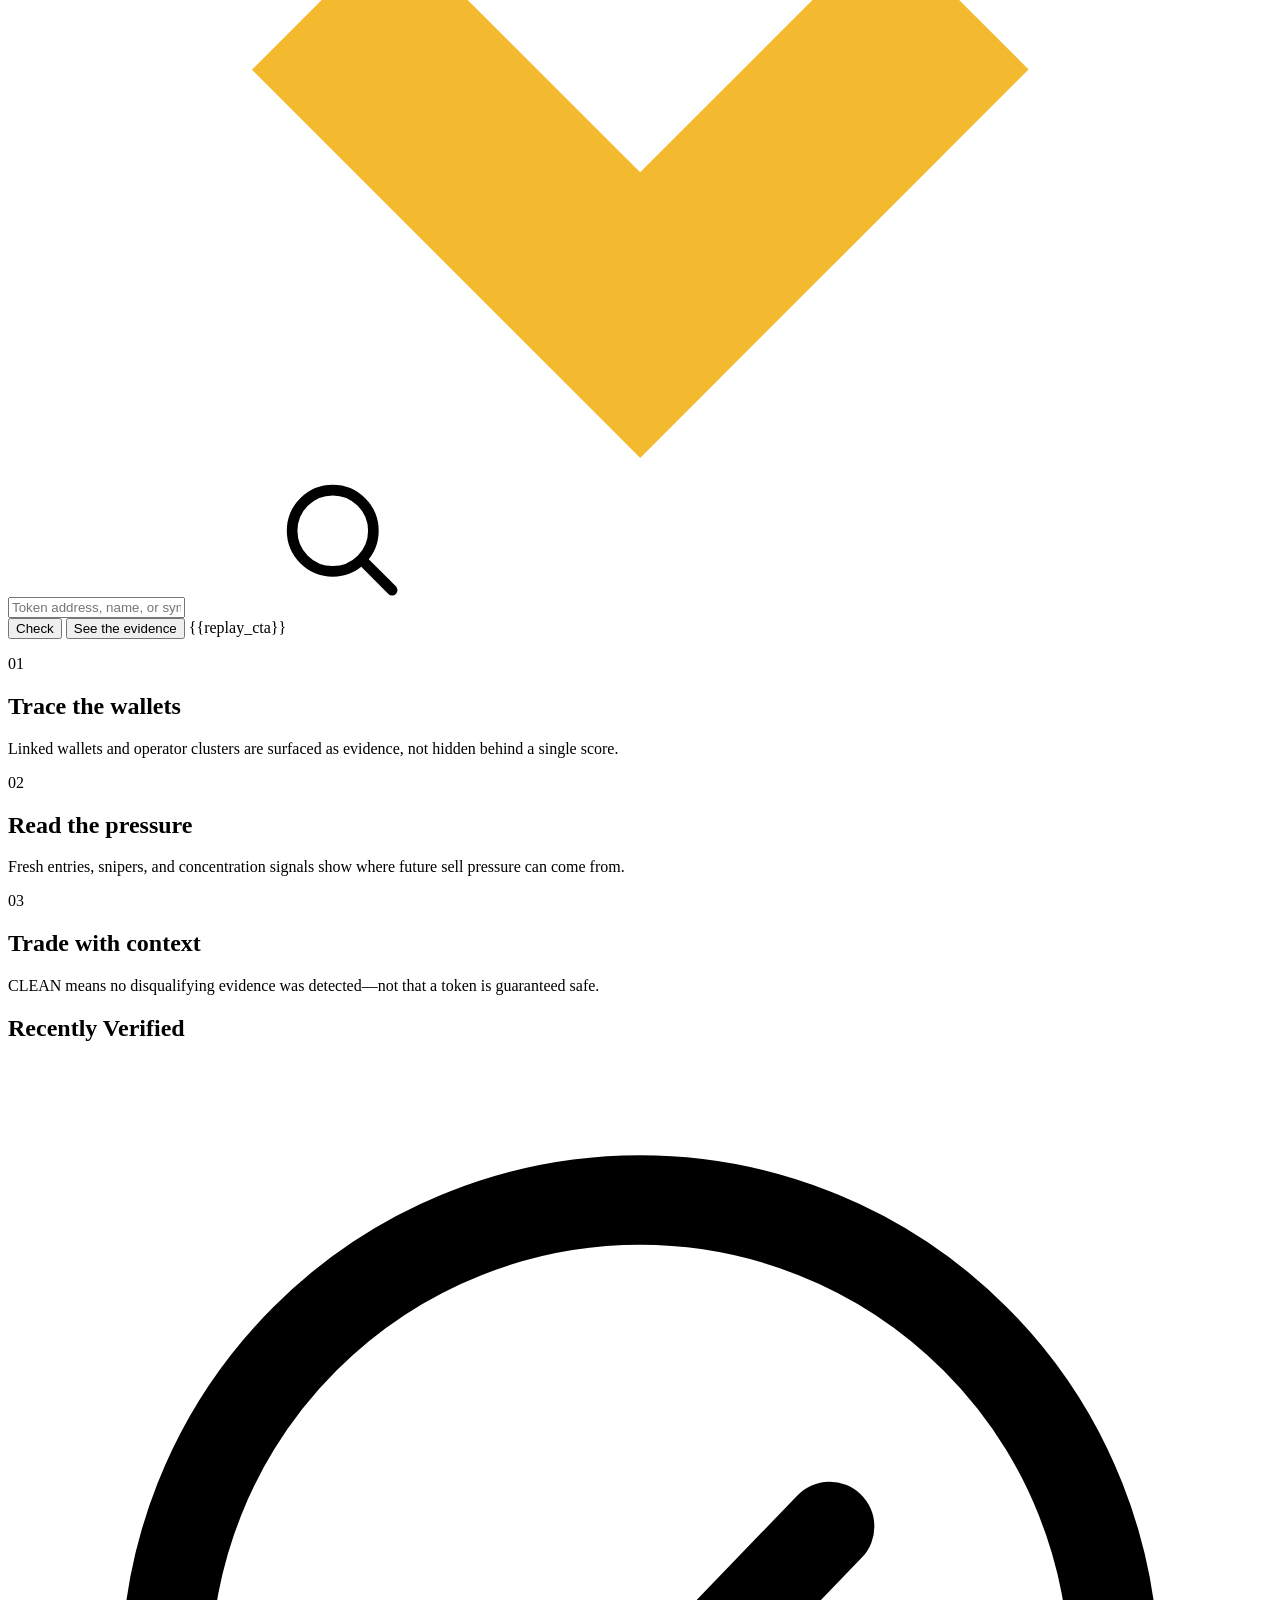
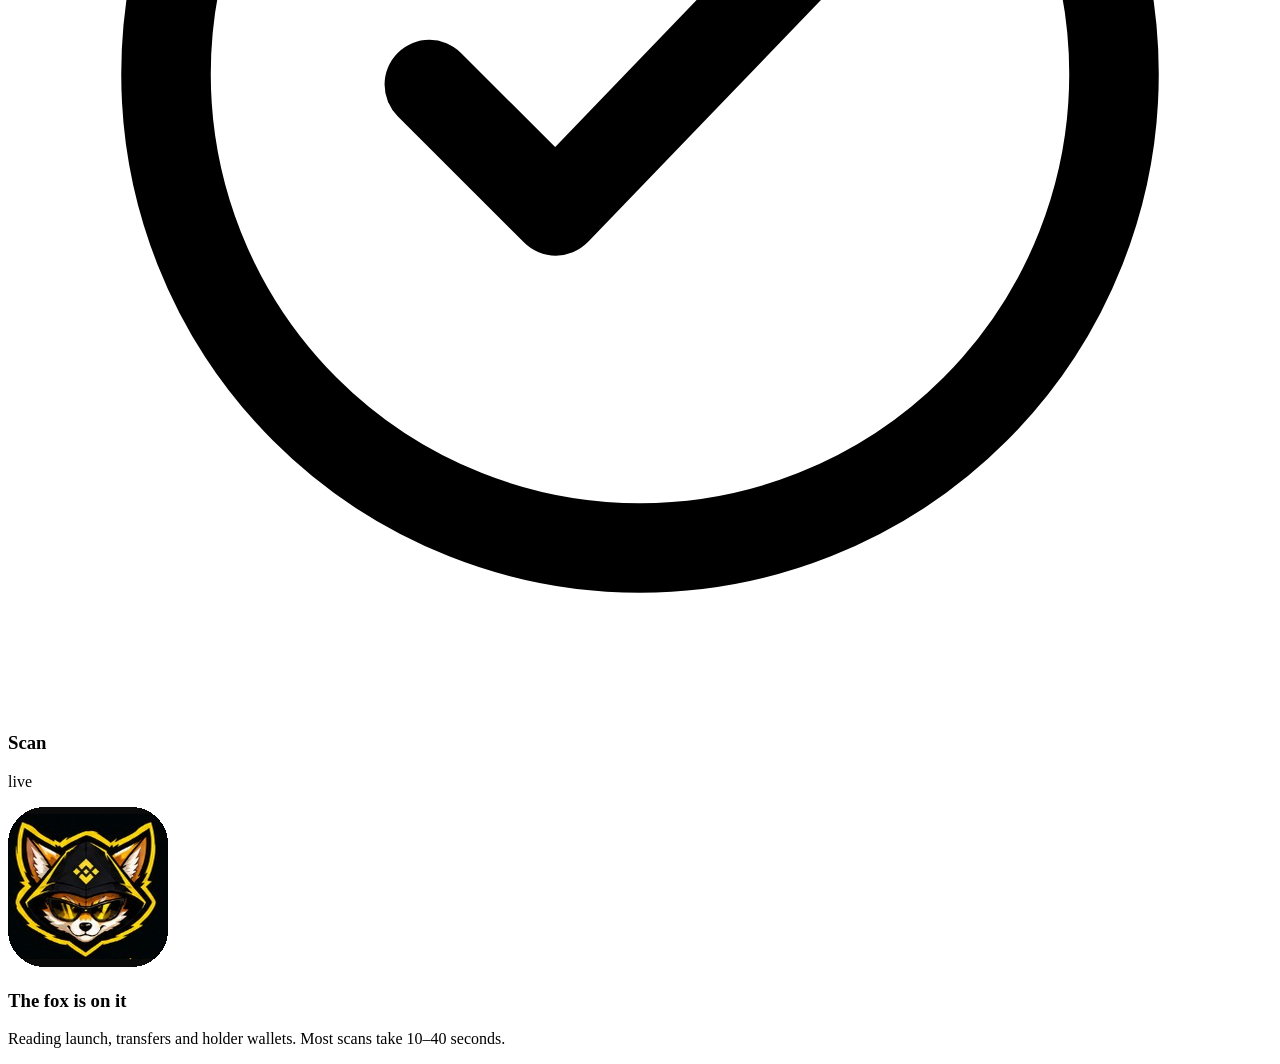
==== commit 7da8033c: "feat(frontend): refactor public pages and fix responsive states" ====
--- a/frontend/index.html
+++ b/frontend/index.html
@@ -1,24 +1,6 @@
 <!doctype html>
-<html lang="en">
-<head>
-<meta charset="utf-8">
-<meta name="viewport" content="width=device-width,initial-scale=1,viewport-fit=cover">
-<title data-i18n="FoxScanner · Spot the rug before it hits">FoxScanner · Spot the rug before it hits</title>
-<meta name="description" content="FoxScanner reads every transfer of a fresh memecoin and tells you who really holds it: linked wallets, snipers, fresh wallets and how hard the price could fall. BNB Chain first, four.meme, Flap and Genius.fun supported.">
-<meta name="theme-color" content="#0B0B0B">
-<script>(function(){try{if(localStorage.getItem('fs.theme')==='light')document.documentElement.setAttribute('data-theme','light')}catch(e){}})();</script>
-<meta property="og:title" content="FoxScanner · Spot the rug before it hits">
-<meta property="og:description" content="Multi-chain memecoin scanner. Paste a token address, get a rug risk verdict in seconds.">
-<meta property="og:image" content="/static/img/mascot-banner.png">
-<link rel="icon" href="/favicon.svg" type="image/svg+xml">
-<link rel="icon" href="/favicon.png" type="image/png">
-<link rel="apple-touch-icon" href="/apple-touch-icon.png">
-<link rel="preload" href="/static/fonts/source-serif-4-latin.woff2" as="font" type="font/woff2" crossorigin>
-<link rel="preload" href="/static/fonts/orbitron-latin.woff2" as="font" type="font/woff2" crossorigin>
-<link rel="preload" href="/static/fonts/inter-latin.woff2" as="font" type="font/woff2" crossorigin>
-<link rel="stylesheet" href="/static/css/app.css?v=">
-</head>
-<body>
+<!-- Shared site chrome is rendered by backend/foxscanner/server.py::render_site_page. -->
+<html lang="en"><body>
 <svg width="0" height="0" style="position:absolute" aria-hidden="true">
   <symbol id="i-bolt" viewBox="0 0 24 24"><path fill="none" stroke="currentColor" stroke-width="1.7" stroke-linejoin="round" d="M13 2 4 14h7l-1 8 9-12h-7z"/></symbol>
   <symbol id="i-target" viewBox="0 0 24 24"><g fill="none" stroke="currentColor" stroke-width="1.7"><circle cx="12" cy="12" r="9"/><circle cx="12" cy="12" r="5"/><circle cx="12" cy="12" r="1.2" fill="currentColor"/></g></symbol>
@@ -30,68 +12,55 @@
   <symbol id="i-globe" viewBox="0 0 24 24"><g fill="none" stroke="currentColor" stroke-width="1.7"><circle cx="12" cy="12" r="9"/><path d="M3 12h18M12 3c2.5 2.6 3.8 5.6 3.8 9s-1.3 6.4-3.8 9c-2.5-2.6-3.8-5.6-3.8-9S9.5 5.6 12 3z"/></g></symbol>
 </svg>
 
-<header class="top">
-  <div class="wrap">
-    <a class="brand" href="/" aria-label="FoxScanner home"><img src="/static/img/logo.png?v=" alt="" width="36" height="36"><b>FOX<span>SCANNER</span></b></a>
-    <nav class="nav" aria-label="Main">
-      <a href="/" class="on" aria-current="page" data-i18n="Home">Home</a>
-      <a href="/tokens" data-i18n="Tokens">Tokens</a>
-      <a href="/radar" data-i18n="Radar">Radar</a>
-      <a href="/token-management" data-i18n="Manage">Manage</a>
-      <a href="/api" data-i18n="API">API</a>
-      <a href="/about" data-i18n="About">About</a>
-    </nav>
-    <div class="top-actions">
-      <div class="wallet">
-        <button type="button" class="wallet-btn" data-wallet aria-expanded="false">
-          <svg viewBox="0 0 24 24" aria-hidden="true"><g fill="none" stroke="currentColor" stroke-width="1.7" stroke-linejoin="round"><rect x="3" y="6" width="18" height="14" rx="2"/><path d="M3 10h18"/><circle cx="16.5" cy="14.5" r="1" fill="currentColor" stroke="none"/></g></svg>
-          <span data-wallet-label data-i18n="Connect Wallet">Connect Wallet</span>
-        </button>
-        <div class="wallet-menu" data-wallet-menu hidden role="menu">
-          <button type="button" data-disconnect role="menuitem" data-i18n="Disconnect">Disconnect</button>
-        </div>
+<main>
+  <section class="hero home-terminal" id="top">
+    <div class="wrap stage">
+      <div class="home-copy">
+        <p class="home-eyebrow"><span class="home-eyebrow-dot"></span><span data-i18n="BNB holder intelligence">BNB holder intelligence</span></p>
+        <h1 data-i18n="See who really holds the token before you trade.">See who really holds the token before you trade.</h1>
+        <p class="home-lede" data-i18n="Trace holder relationships, launch wallets, and concentration signals behind fresh BNB tokens.">Trace holder relationships, launch wallets, and concentration signals behind fresh BNB tokens.</p>
       </div>
-      <button type="button" class="icon-btn" data-theme-toggle aria-pressed="false" aria-label="Light mode">
-        <svg class="ico-sun" viewBox="0 0 24 24" aria-hidden="true"><g fill="none" stroke="currentColor" stroke-width="1.7" stroke-linecap="round"><circle cx="12" cy="12" r="4"/><path d="M12 3v2M12 19v2M3 12h2M19 12h2M5.6 5.6l1.4 1.4M17 17l1.4 1.4M18.4 5.6 17 7M7 17l-1.4 1.4"/></g></svg>
-        <svg class="ico-moon" viewBox="0 0 24 24" aria-hidden="true"><path fill="none" stroke="currentColor" stroke-width="1.7" stroke-linejoin="round" d="M20 14.5A8 8 0 1 1 9.5 4 6.5 6.5 0 0 0 20 14.5z"/></svg>
-      </button>
-      <div class="lang">
-        <button type="button" class="lang-btn" data-lang-toggle aria-haspopup="listbox" aria-expanded="false" data-i18n-aria="Language" aria-label="Language">
-          <span data-lang-code>EN</span>
-          <svg viewBox="0 0 24 24" aria-hidden="true"><path fill="none" stroke="currentColor" stroke-width="2.2" stroke-linecap="round" stroke-linejoin="round" d="m6 9 6 6 6-6"/></svg>
-        </button>
-        <ul class="lang-menu" role="listbox" hidden>
-          <li role="none"><button type="button" role="option" data-lang="en">English</button></li>
-          <li role="none"><button type="button" role="option" data-lang="zh">中文(简体)</button></li>
-          <li role="none"><button type="button" role="option" data-lang="ja">日本語</button></li>
-        </ul>
-      </div>
-    </div>
-  </div>
-</header>
-
-<main>
-  <section class="hero" id="top">
-    <div class="wrap stage">
-      <h1 data-hero-title>Check BNB Chain tokens</h1>
-      <div class="hero-art" aria-hidden="true">
+      <div class="hero-art home-hero-art" aria-label="FoxTrace evidence preview">
         <div class="watermark"><span class="lh-1 fw-bold flex-shrink-0" data-text="RUG"></span><span class="lh-1 fw-bold flex-shrink-0" data-text="CHECK"></span></div>
         <img src="/static/img/mascot-hero.png?v=" alt="" width="858" height="637" fetchpriority="high">
+        <div class="home-foxtrace" data-home-foxtrace aria-hidden="true">
+          <span class="trace-ring trace-ring-a"></span><span class="trace-ring trace-ring-b"></span>
+          <i class="trace-node trace-node-a"></i><i class="trace-node trace-node-b"></i><i class="trace-node trace-node-c"></i>
+          <span class="trace-beam"></span>
+        </div>
       </div>
       <div class="finder">
         <form class="search" id="scan-form" data-scan-form autocomplete="off">
           <label class="sr" for="ca">Token address, name, or symbol</label>
           <span class="search-mark" aria-hidden="true"><svg viewBox="0 0 126.61 126.61"><path fill="#F3BA2F" d="M38.73 53.2 63.32 28.62l24.6 24.6 14.3-14.31L63.32 0 24.42 38.9l14.31 14.3zM0 63.31l14.3-14.31 14.31 14.31-14.31 14.3L0 63.31zM38.73 73.41l24.59 24.59 24.6-24.6 14.31 14.29-38.9 38.91-38.9-38.88 14.3-14.31zM98 63.31l14.3-14.31 14.31 14.3-14.31 14.32L98 63.31zM77.83 63.3 63.32 48.78 52.59 59.51l-1.24 1.23-2.23 2.23-.36.37.36.36 14.2 14.2 14.51-14.52.01-.08z"/></svg></span>
           <input id="ca" name="ca" spellcheck="false" inputmode="text" placeholder="Token address, name, or symbol" autocomplete="off">
-          <button class="search-go" type="submit" data-go aria-label="Scan"><svg aria-hidden="true"><use href="#i-scan"/></svg></button>
+          <span class="search-go" aria-hidden="true"><svg><use href="#i-scan"/></svg></span>
         </form>
         <div class="trend" data-trend hidden></div>
       </div>
       <div class="hero-actions">
         <button class="hero-btn hero-btn-check" type="submit" form="scan-form" data-go><span data-i18n="Check">Check</span></button>
-        <a class="hero-btn hero-btn-side" href="/replay" data-i18n="Rug Replay">Rug Replay</a>
+        <button class="hero-btn hero-btn-side" type="button" data-home-demo data-i18n="See the evidence">See the evidence</button>
+        {{replay_cta}}
       </div>
       <p class="form-msg" data-form-msg role="status"></p>
+      <aside class="home-demo" data-home-demo-panel hidden>
+        <div class="home-demo-head"><span data-i18n="FoxTrace preview">FoxTrace preview</span><button type="button" data-home-demo-close aria-label="Close">×</button></div>
+        <p data-i18n="A scan follows the evidence trail instead of guessing from a token name.">A scan follows the evidence trail instead of guessing from a token name.</p>
+        <ul class="home-proof-list">
+          <li><span class="home-proof-icon">01</span><span><b data-i18n="Holder relationships">Holder relationships</b><small data-i18n="Find linked wallets and operator clusters.">Find linked wallets and operator clusters.</small></span></li>
+          <li><span class="home-proof-icon">02</span><span><b data-i18n="Fresh-wallet pressure">Fresh-wallet pressure</b><small data-i18n="See how recently funded wallets entered.">See how recently funded wallets entered.</small></span></li>
+          <li><span class="home-proof-icon">03</span><span><b data-i18n="Concentration">Concentration</b><small data-i18n="Read who can move the supply before you trade.">Read who can move the supply before you trade.</small></span></li>
+        </ul>
+      </aside>
+    </div>
+  </section>
+
+  <section class="home-proof" aria-label="FoxScanner evidence signals">
+    <div class="wrap home-proof-grid">
+      <article><span>01</span><h2 data-i18n="Trace the wallets">Trace the wallets</h2><p data-i18n="Linked wallets and operator clusters are surfaced as evidence, not hidden behind a single score.">Linked wallets and operator clusters are surfaced as evidence, not hidden behind a single score.</p></article>
+      <article><span>02</span><h2 data-i18n="Read the pressure">Read the pressure</h2><p data-i18n="Fresh entries, snipers, and concentration signals show where future sell pressure can come from.">Fresh entries, snipers, and concentration signals show where future sell pressure can come from.</p></article>
+      <article><span>03</span><h2 data-i18n="Trade with context">Trade with context</h2><p data-i18n="CLEAN means no disqualifying evidence was detected—not that a token is guaranteed safe.">CLEAN means no disqualifying evidence was detected—not that a token is guaranteed safe.</p></article>
     </div>
   </section>
 
@@ -122,23 +91,4 @@
   </section>
 
 </main>
-
-<footer>
-  <div class="wrap foot">
-    <div class="foot-left">
-      <p class="foot-follow"><span data-i18n="Follow us:">Follow us:</span>
-      <a href="https://x.com/0x_Punisher" target="_blank" rel="noopener" aria-label="FoxScanner on X"><svg viewBox="0 0 24 24" aria-hidden="true"><path fill="currentColor" d="M14.7 10.3 22.4 2h-1.8l-6.7 7.2L8.6 2H2l8.1 11.1L2 22h1.8l7.1-7.6L15.4 22H22l-7.3-11.7Zm-2.5 2.7-.8-1.1L4.6 3.3h2.8l5.3 7 .8 1.1 6.9 9.3h-2.8l-5.4-7.7Z"/></svg>      </a>
-      </p>
-    </div>
-    <p class="foot-copy" data-i18n="2026 © FoxScanner. All rights reserved.">2026 © FoxScanner. All rights reserved.</p>
-  </div>
-</footer>
-
-<script src="/static/js/api.js?v="></script>
-<script src="/static/js/chart.js?v="></script>
-<script src="/static/js/scan.js?v="></script>
-<script src="/static/js/result.js?v="></script>
-<script src="/static/js/recent.js?v="></script>
-<script src="/static/js/app.js?v="></script>
-</body>
-</html>
+</body></html>
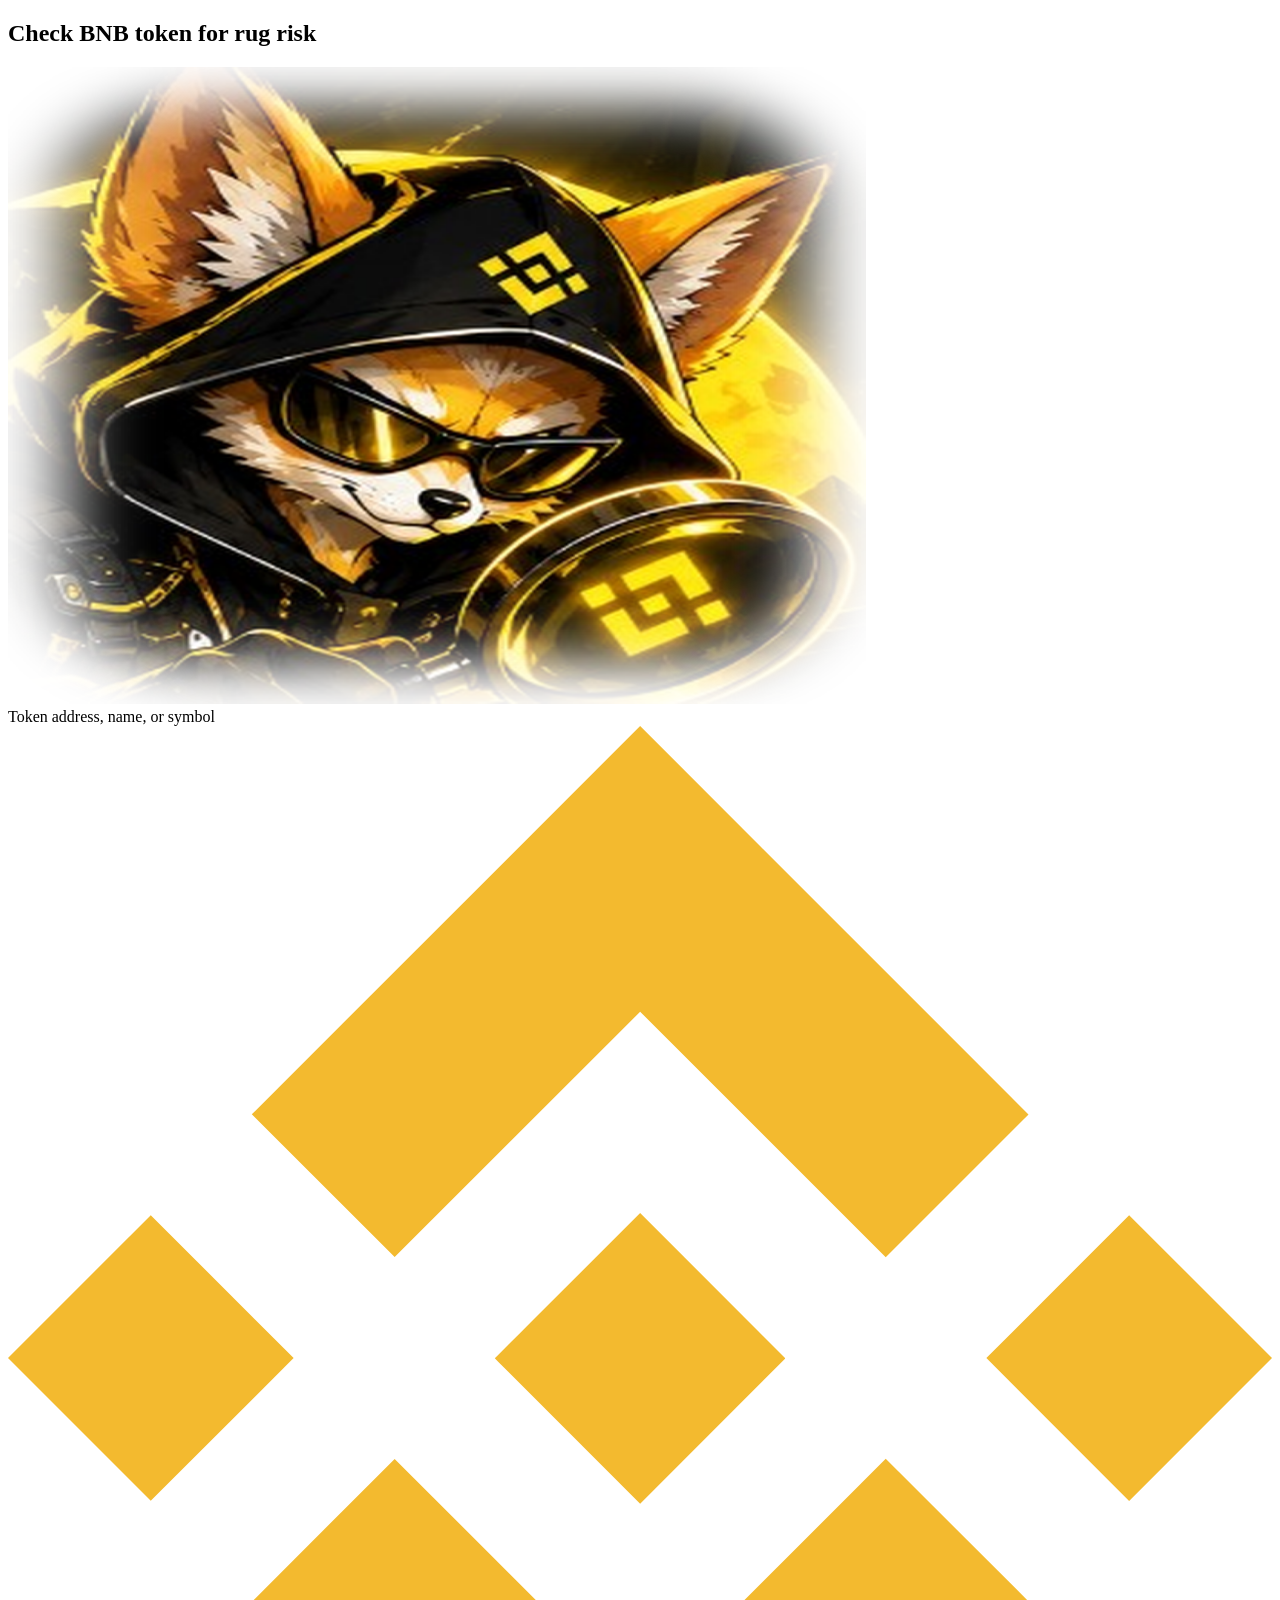
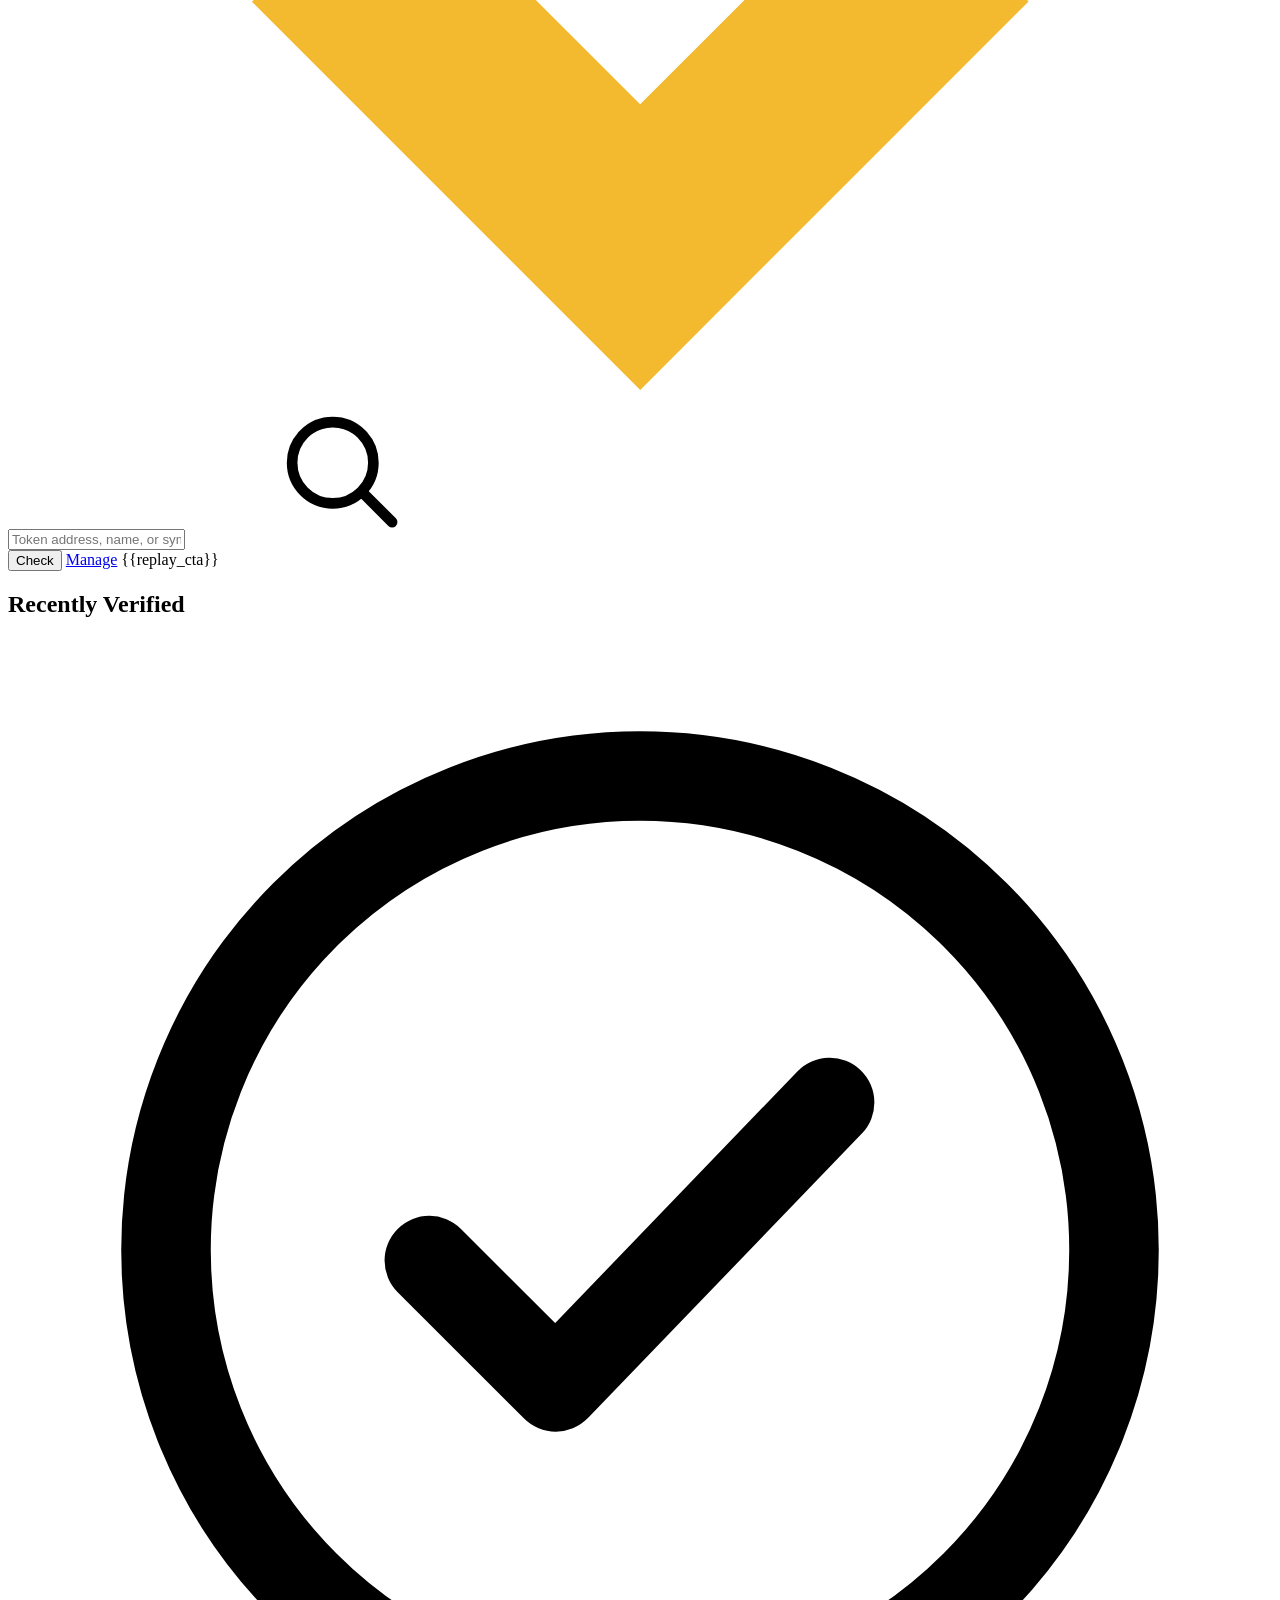
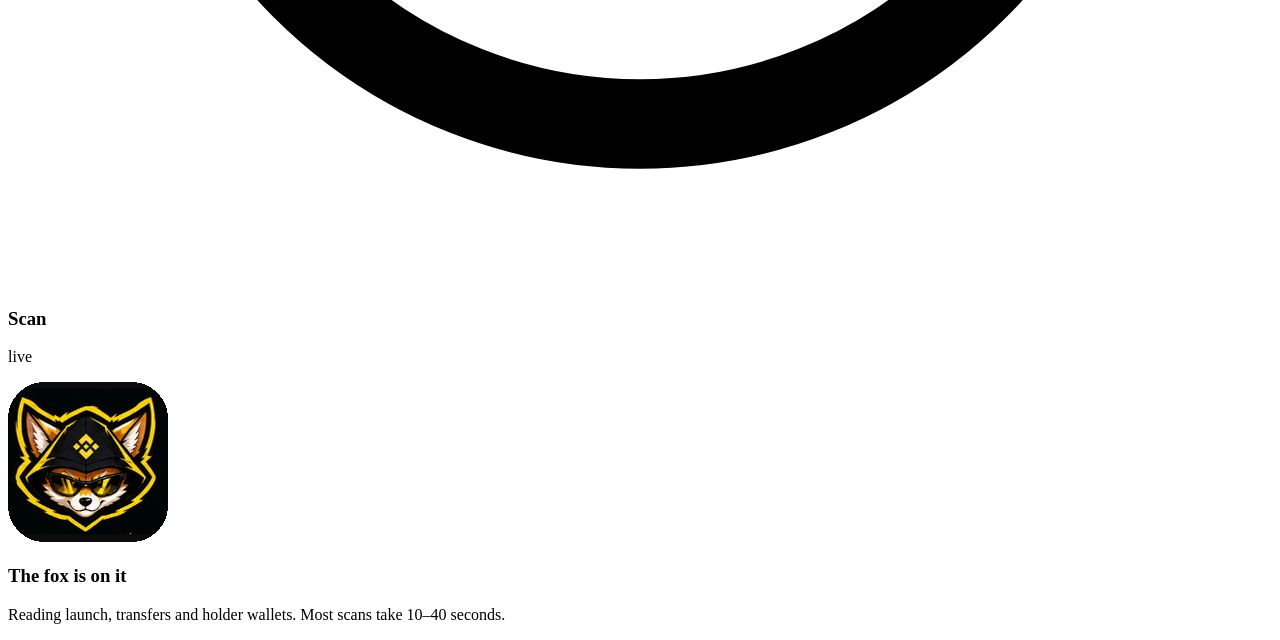
==== commit ab5b4c5e: "fix: Home page mobile responsive" ====
--- a/frontend/index.html
+++ b/frontend/index.html
@@ -15,19 +15,10 @@
 <main>
   <section class="hero home-terminal" id="top">
     <div class="wrap stage">
-      <div class="home-copy">
-        <p class="home-eyebrow"><span class="home-eyebrow-dot"></span><span data-i18n="BNB holder intelligence">BNB holder intelligence</span></p>
-        <h1 data-i18n="See who really holds the token before you trade.">See who really holds the token before you trade.</h1>
-        <p class="home-lede" data-i18n="Trace holder relationships, launch wallets, and concentration signals behind fresh BNB tokens.">Trace holder relationships, launch wallets, and concentration signals behind fresh BNB tokens.</p>
-      </div>
+      <h1 class="home-title" data-i18n="Check BNB token for rug risk">Check BNB token for rug risk</h1>
       <div class="hero-art home-hero-art" aria-label="FoxTrace evidence preview">
-        <div class="watermark"><span class="lh-1 fw-bold flex-shrink-0" data-text="RUG"></span><span class="lh-1 fw-bold flex-shrink-0" data-text="CHECK"></span></div>
+        <div class="watermark"><span class="lh-1 fw-bold flex-shrink-0" data-text="FOX"></span><span class="lh-1 fw-bold flex-shrink-0" data-text="SCAN"></span></div>
         <img src="/static/img/mascot-hero.png?v=" alt="" width="858" height="637" fetchpriority="high">
-        <div class="home-foxtrace" data-home-foxtrace aria-hidden="true">
-          <span class="trace-ring trace-ring-a"></span><span class="trace-ring trace-ring-b"></span>
-          <i class="trace-node trace-node-a"></i><i class="trace-node trace-node-b"></i><i class="trace-node trace-node-c"></i>
-          <span class="trace-beam"></span>
-        </div>
       </div>
       <div class="finder">
         <form class="search" id="scan-form" data-scan-form autocomplete="off">
@@ -40,27 +31,10 @@
       </div>
       <div class="hero-actions">
         <button class="hero-btn hero-btn-check" type="submit" form="scan-form" data-go><span data-i18n="Check">Check</span></button>
-        <button class="hero-btn hero-btn-side" type="button" data-home-demo data-i18n="See the evidence">See the evidence</button>
+        <a class="hero-btn hero-btn-side" href="/token-management" data-i18n="Manage">Manage</a>
         {{replay_cta}}
       </div>
       <p class="form-msg" data-form-msg role="status"></p>
-      <aside class="home-demo" data-home-demo-panel hidden>
-        <div class="home-demo-head"><span data-i18n="FoxTrace preview">FoxTrace preview</span><button type="button" data-home-demo-close aria-label="Close">×</button></div>
-        <p data-i18n="A scan follows the evidence trail instead of guessing from a token name.">A scan follows the evidence trail instead of guessing from a token name.</p>
-        <ul class="home-proof-list">
-          <li><span class="home-proof-icon">01</span><span><b data-i18n="Holder relationships">Holder relationships</b><small data-i18n="Find linked wallets and operator clusters.">Find linked wallets and operator clusters.</small></span></li>
-          <li><span class="home-proof-icon">02</span><span><b data-i18n="Fresh-wallet pressure">Fresh-wallet pressure</b><small data-i18n="See how recently funded wallets entered.">See how recently funded wallets entered.</small></span></li>
-          <li><span class="home-proof-icon">03</span><span><b data-i18n="Concentration">Concentration</b><small data-i18n="Read who can move the supply before you trade.">Read who can move the supply before you trade.</small></span></li>
-        </ul>
-      </aside>
-    </div>
-  </section>
-
-  <section class="home-proof" aria-label="FoxScanner evidence signals">
-    <div class="wrap home-proof-grid">
-      <article><span>01</span><h2 data-i18n="Trace the wallets">Trace the wallets</h2><p data-i18n="Linked wallets and operator clusters are surfaced as evidence, not hidden behind a single score.">Linked wallets and operator clusters are surfaced as evidence, not hidden behind a single score.</p></article>
-      <article><span>02</span><h2 data-i18n="Read the pressure">Read the pressure</h2><p data-i18n="Fresh entries, snipers, and concentration signals show where future sell pressure can come from.">Fresh entries, snipers, and concentration signals show where future sell pressure can come from.</p></article>
-      <article><span>03</span><h2 data-i18n="Trade with context">Trade with context</h2><p data-i18n="CLEAN means no disqualifying evidence was detected—not that a token is guaranteed safe.">CLEAN means no disqualifying evidence was detected—not that a token is guaranteed safe.</p></article>
     </div>
   </section>
 
